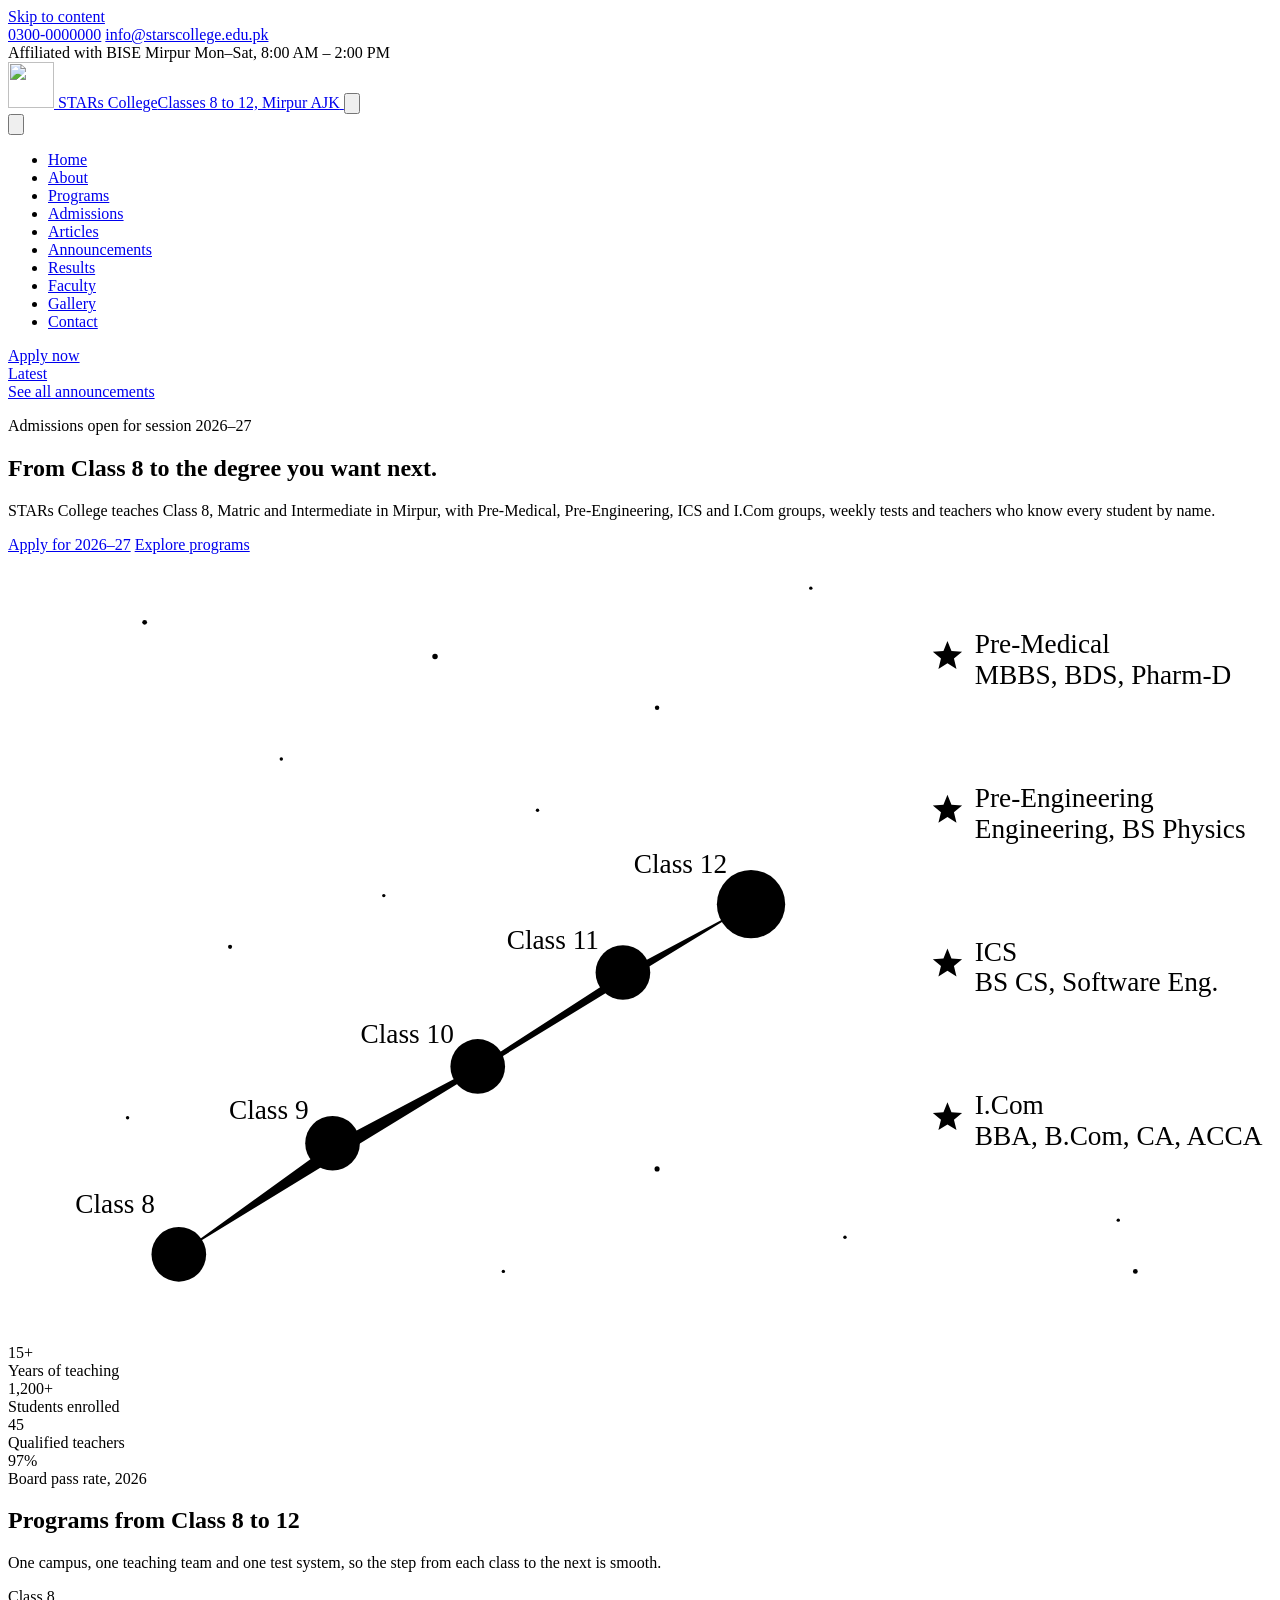
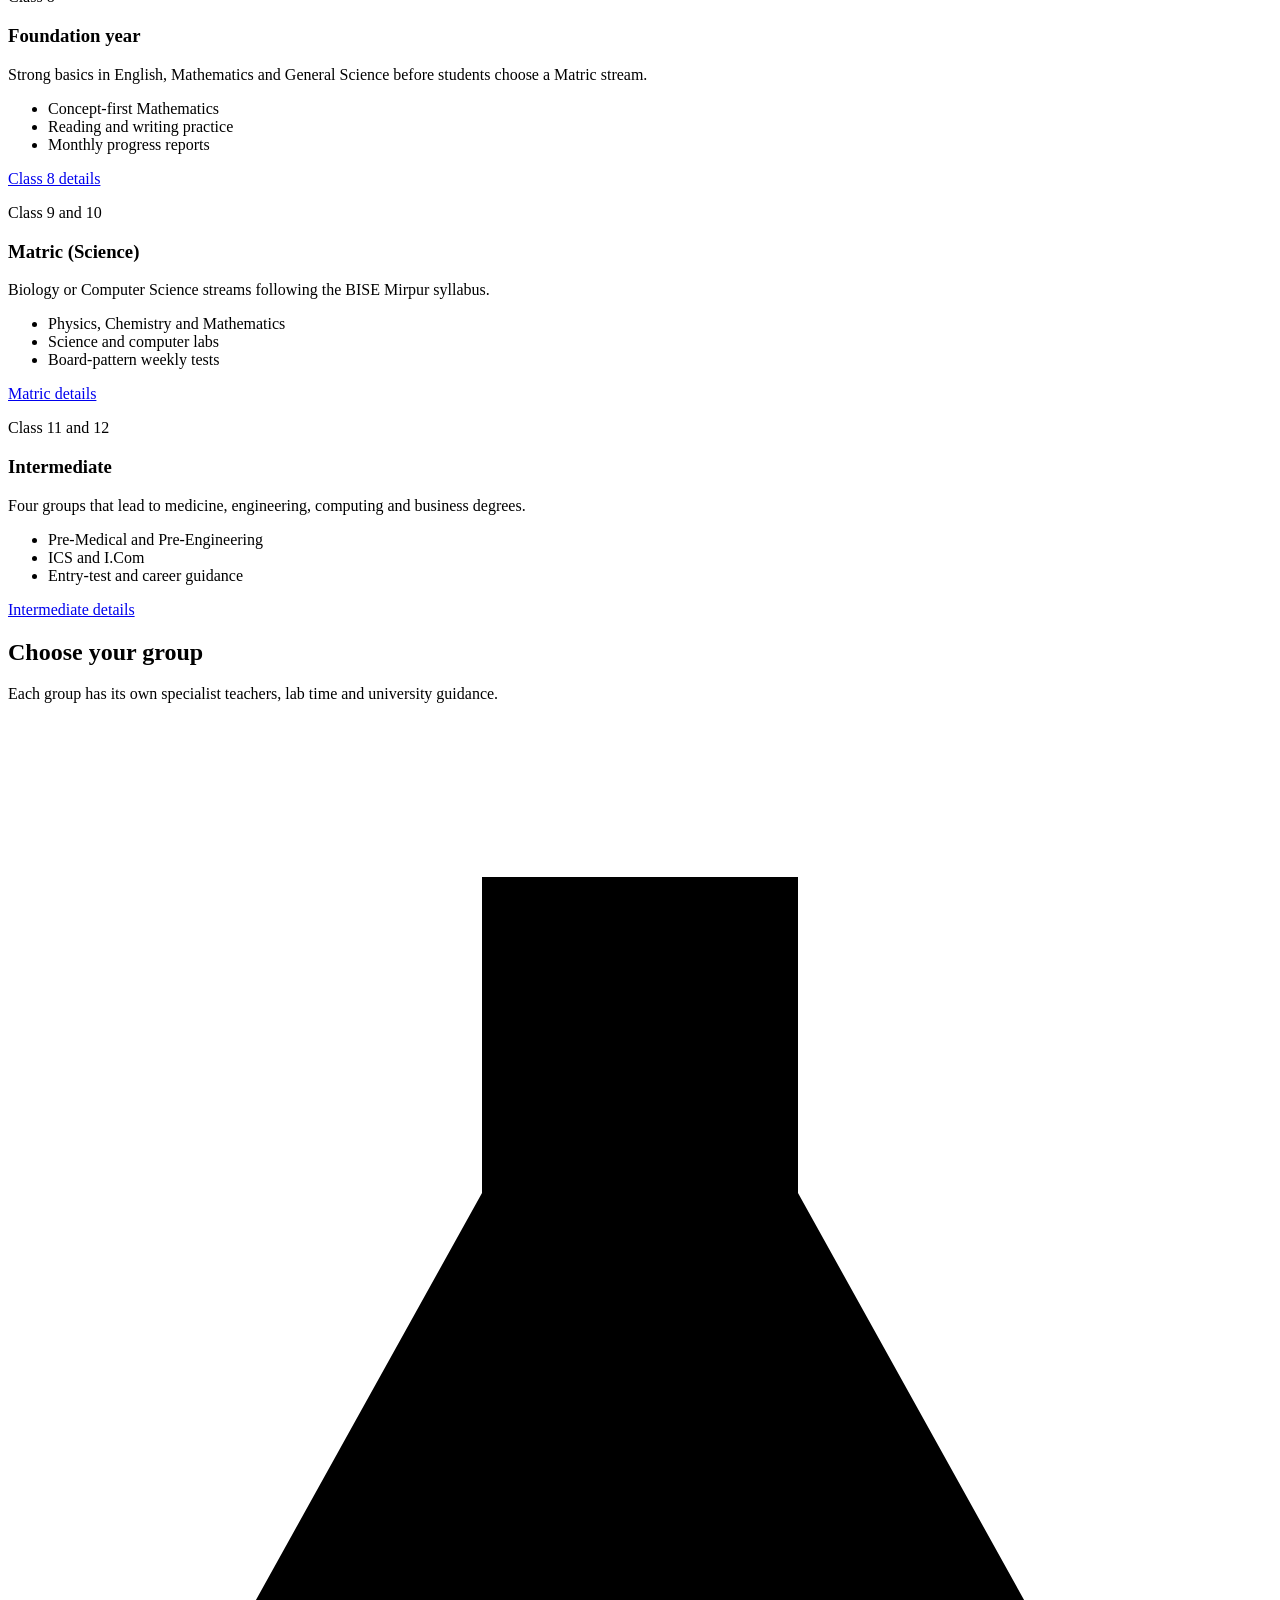
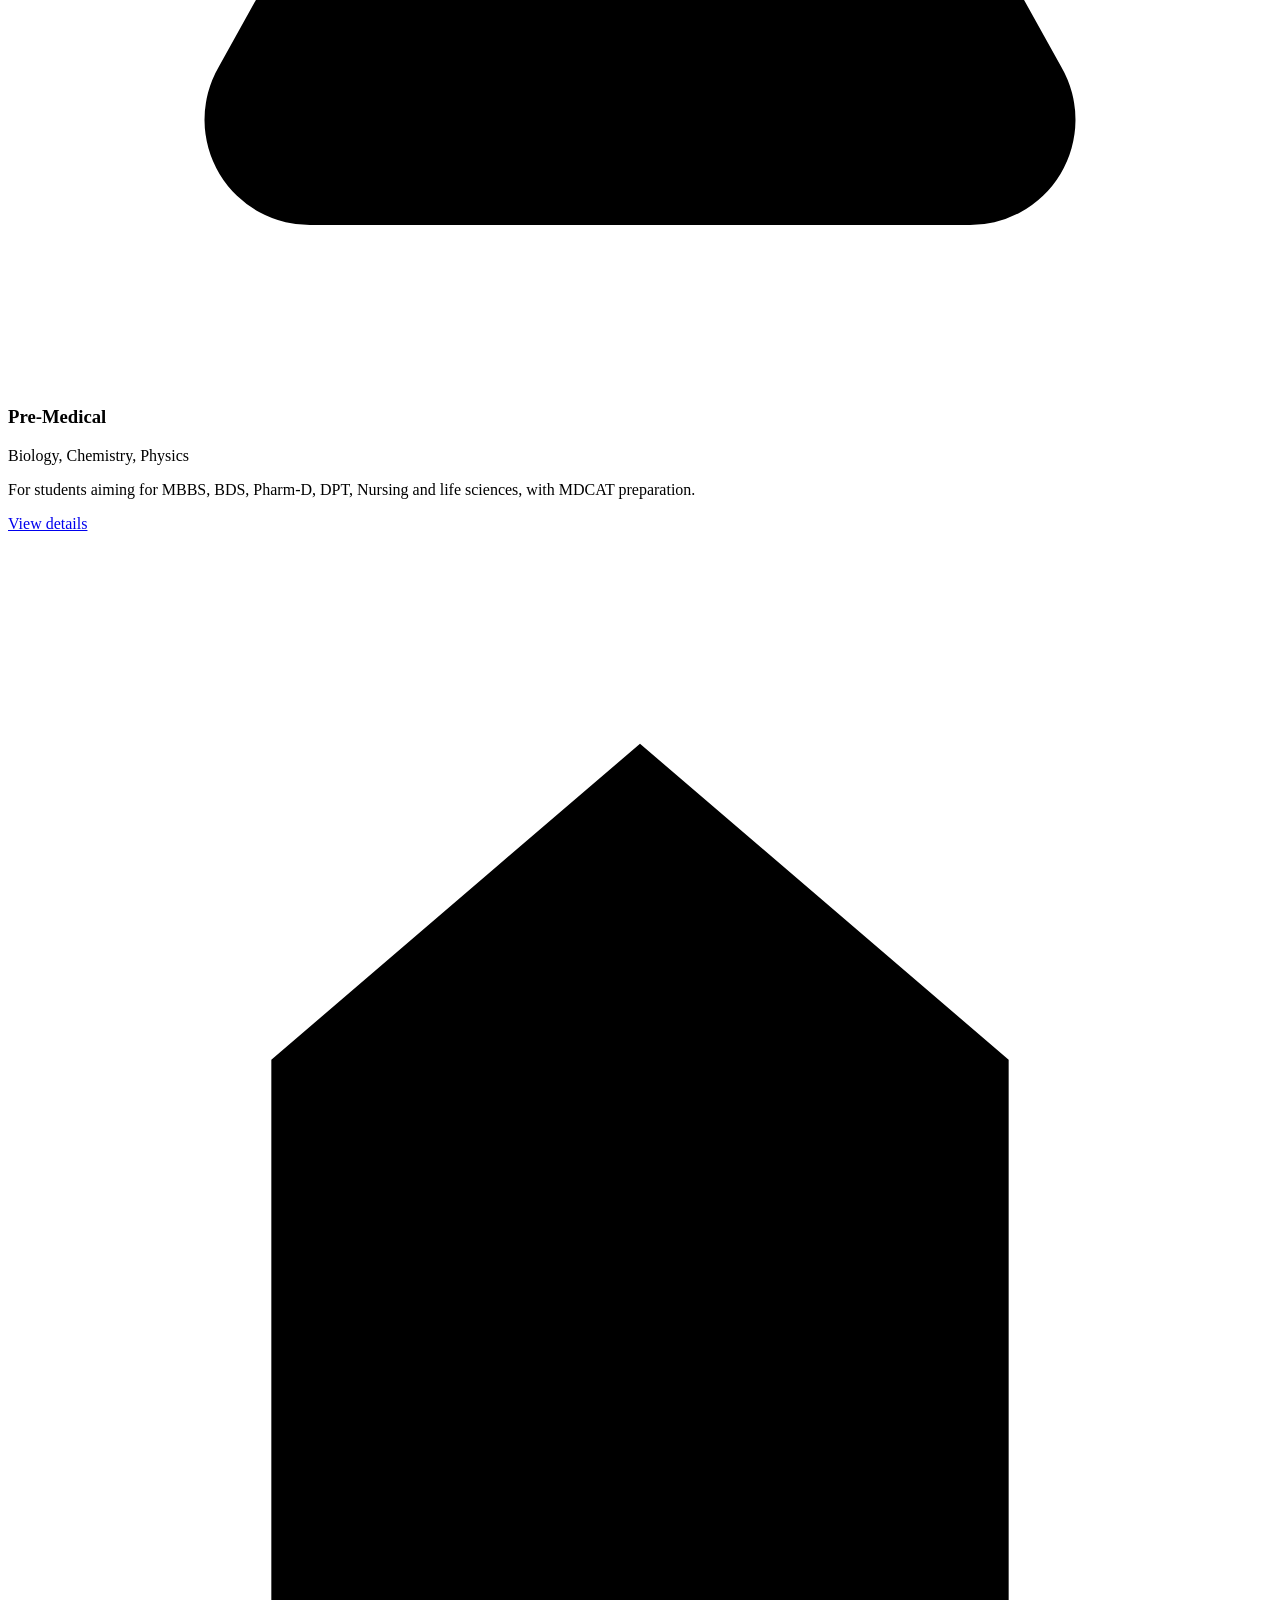
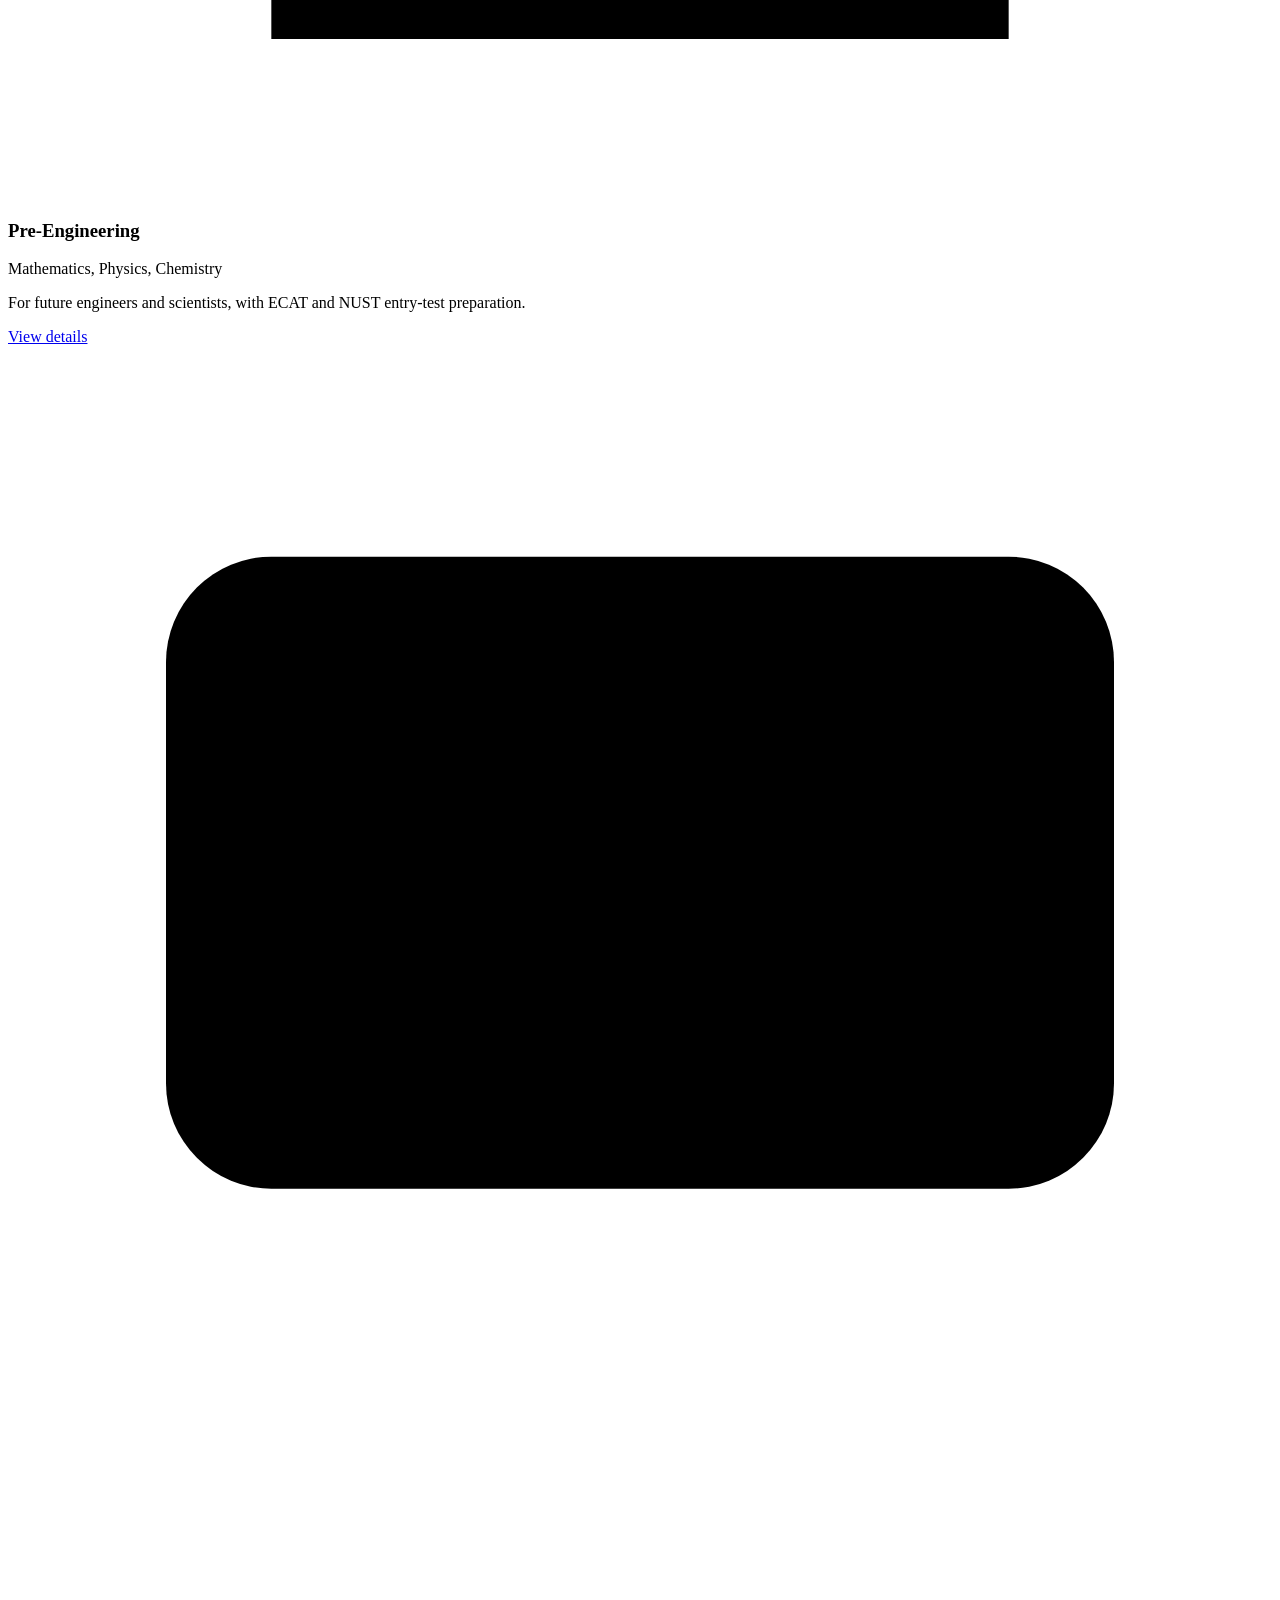
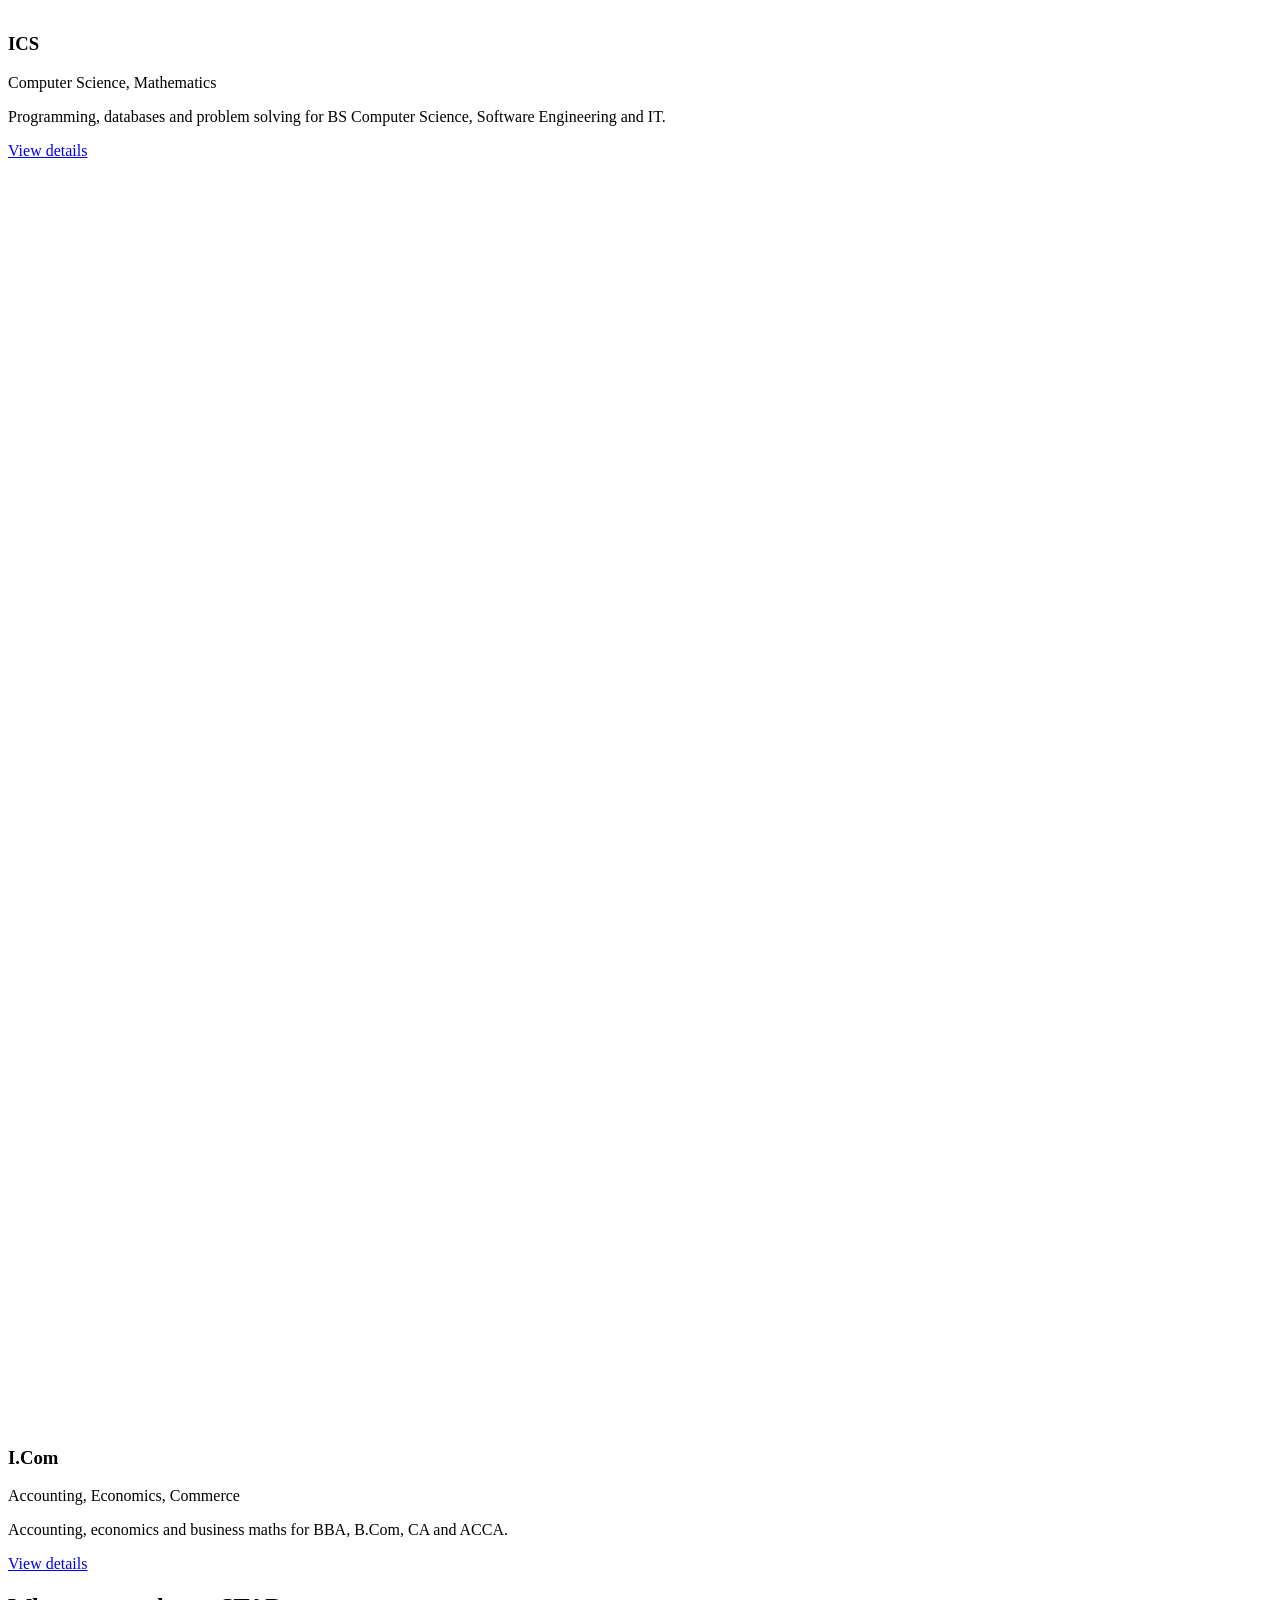
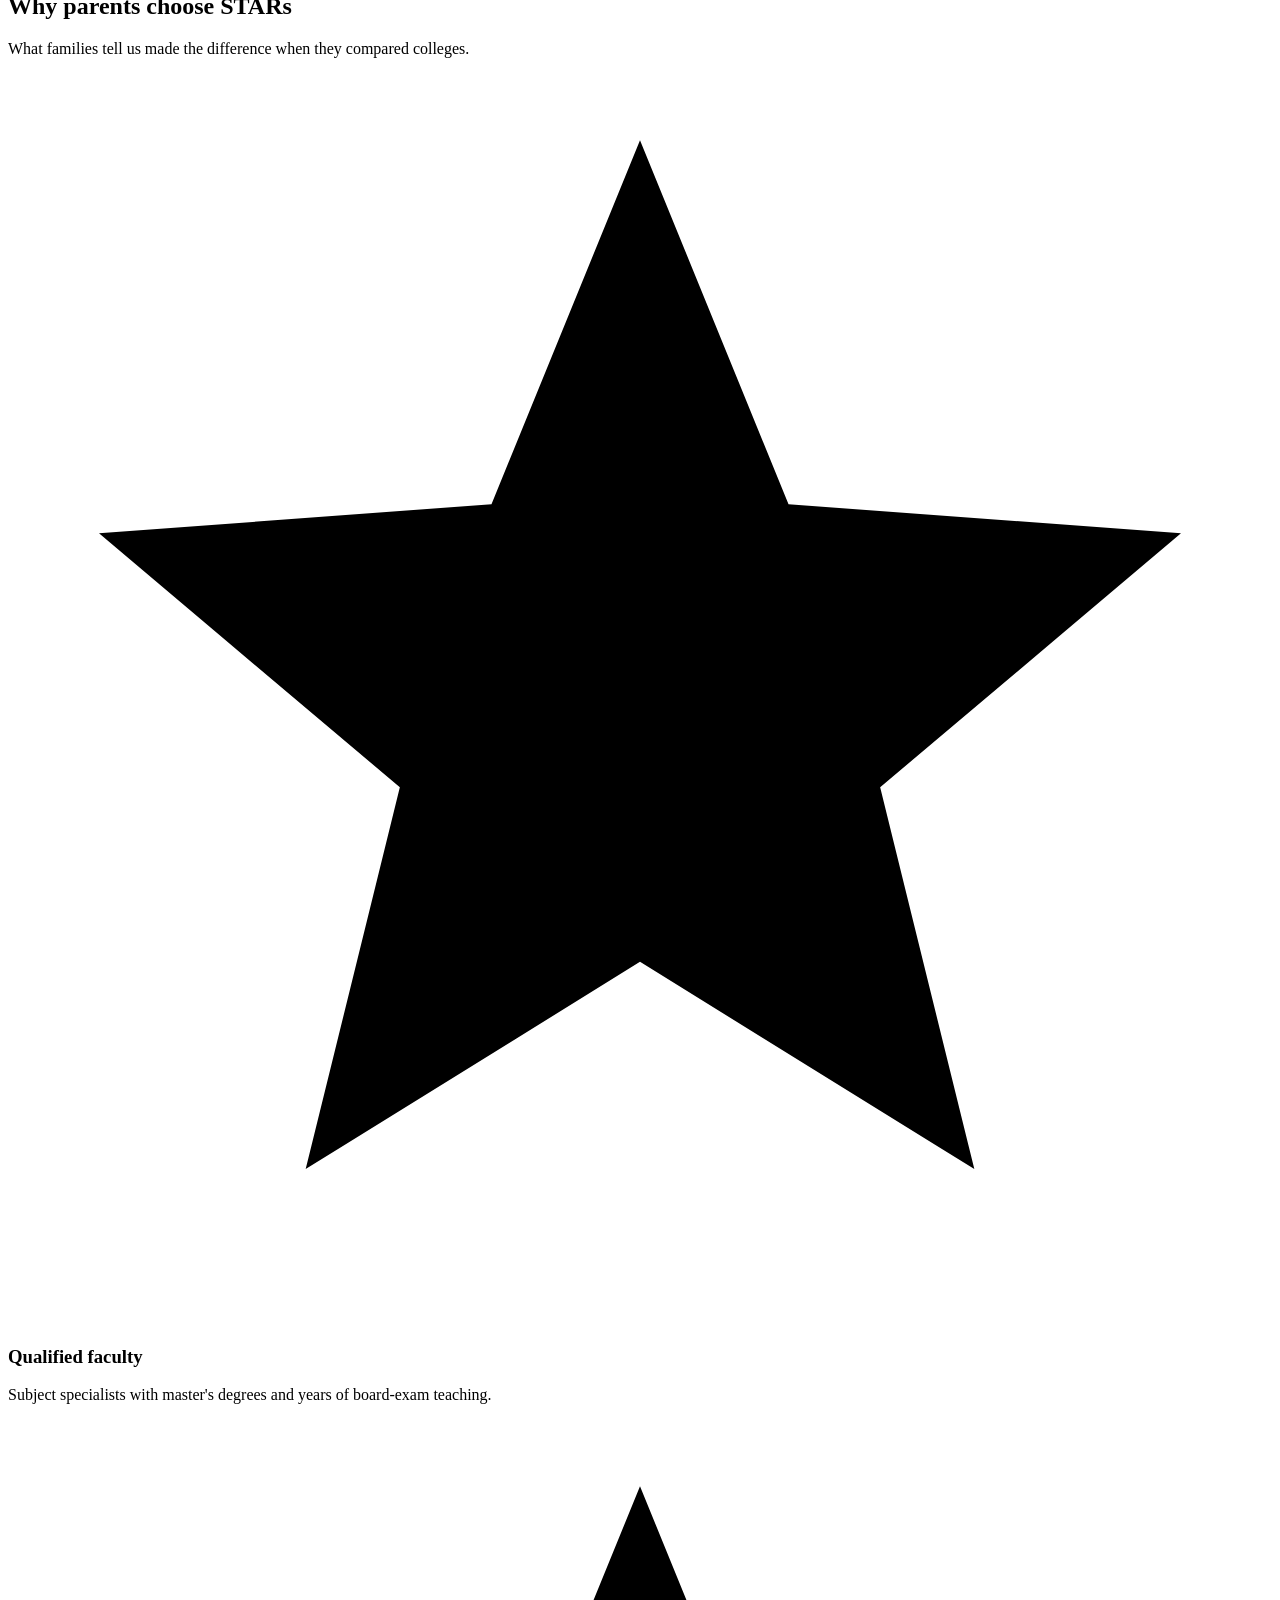
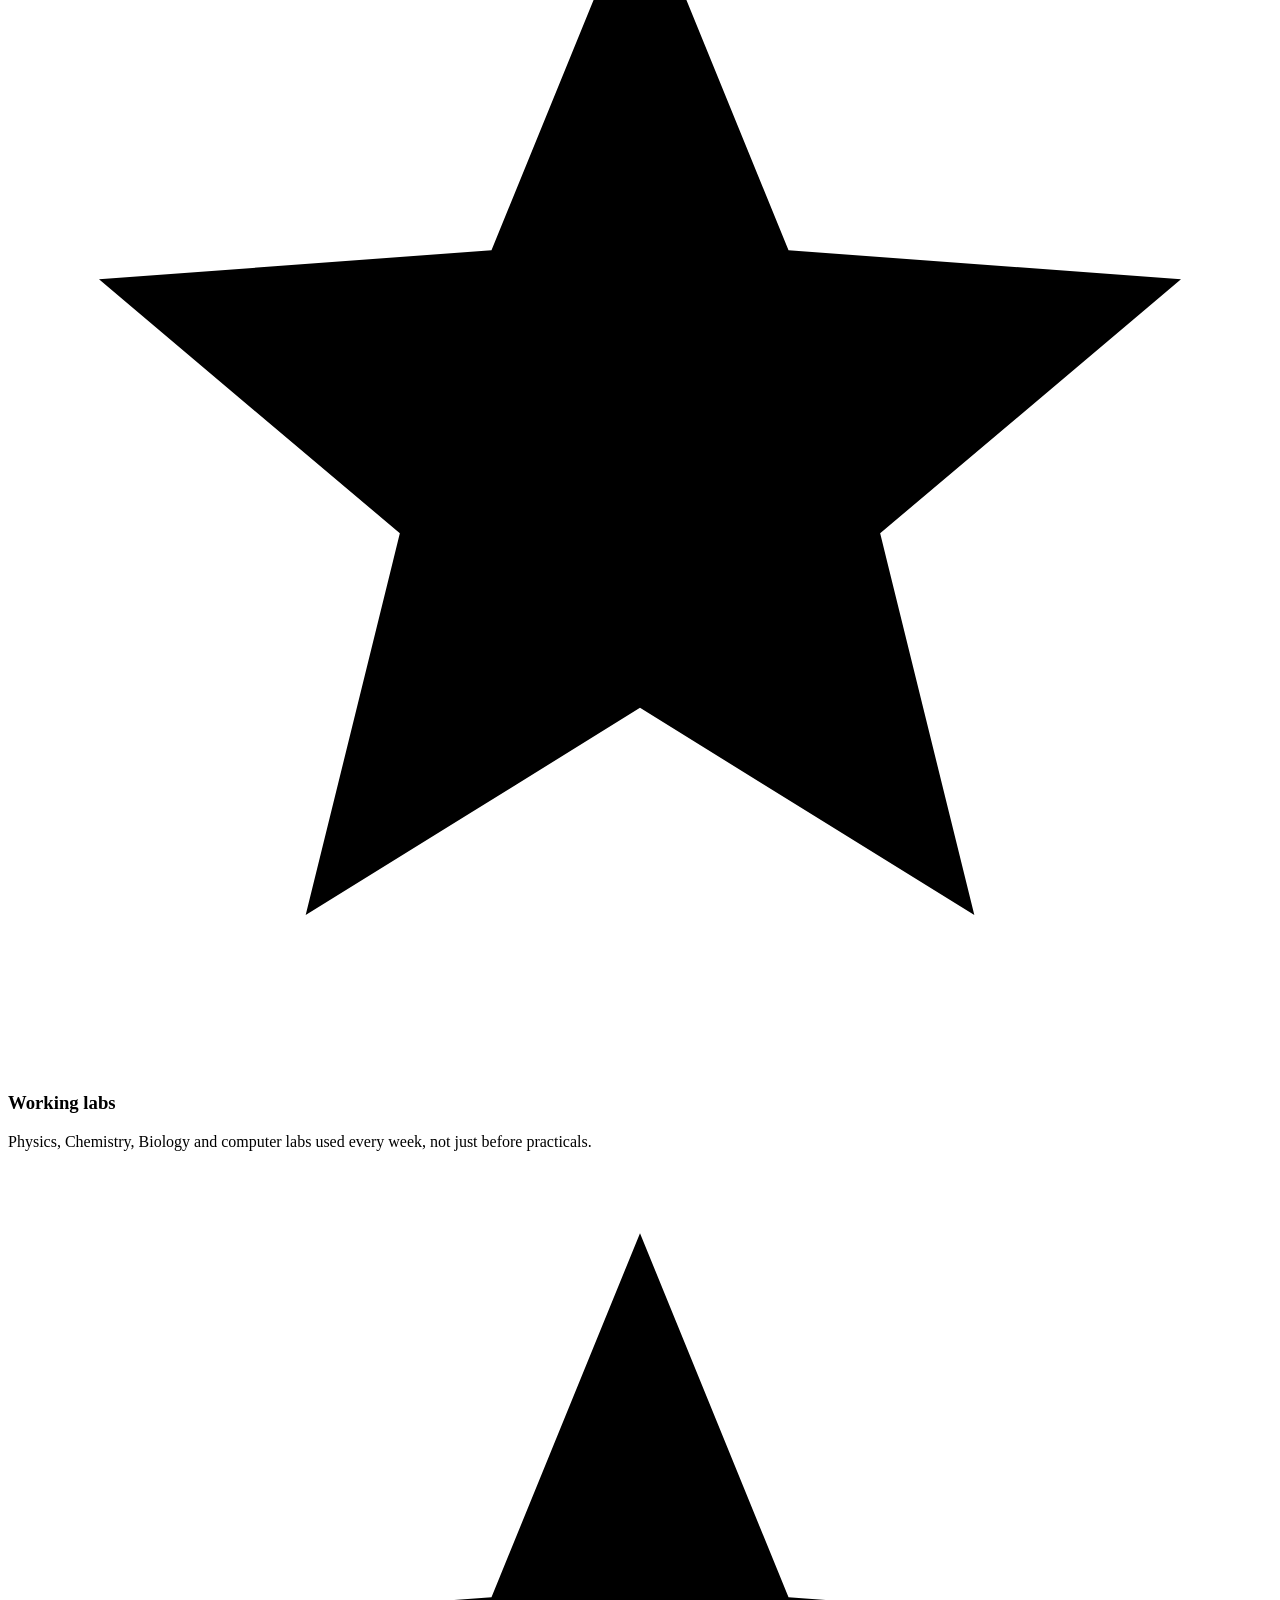
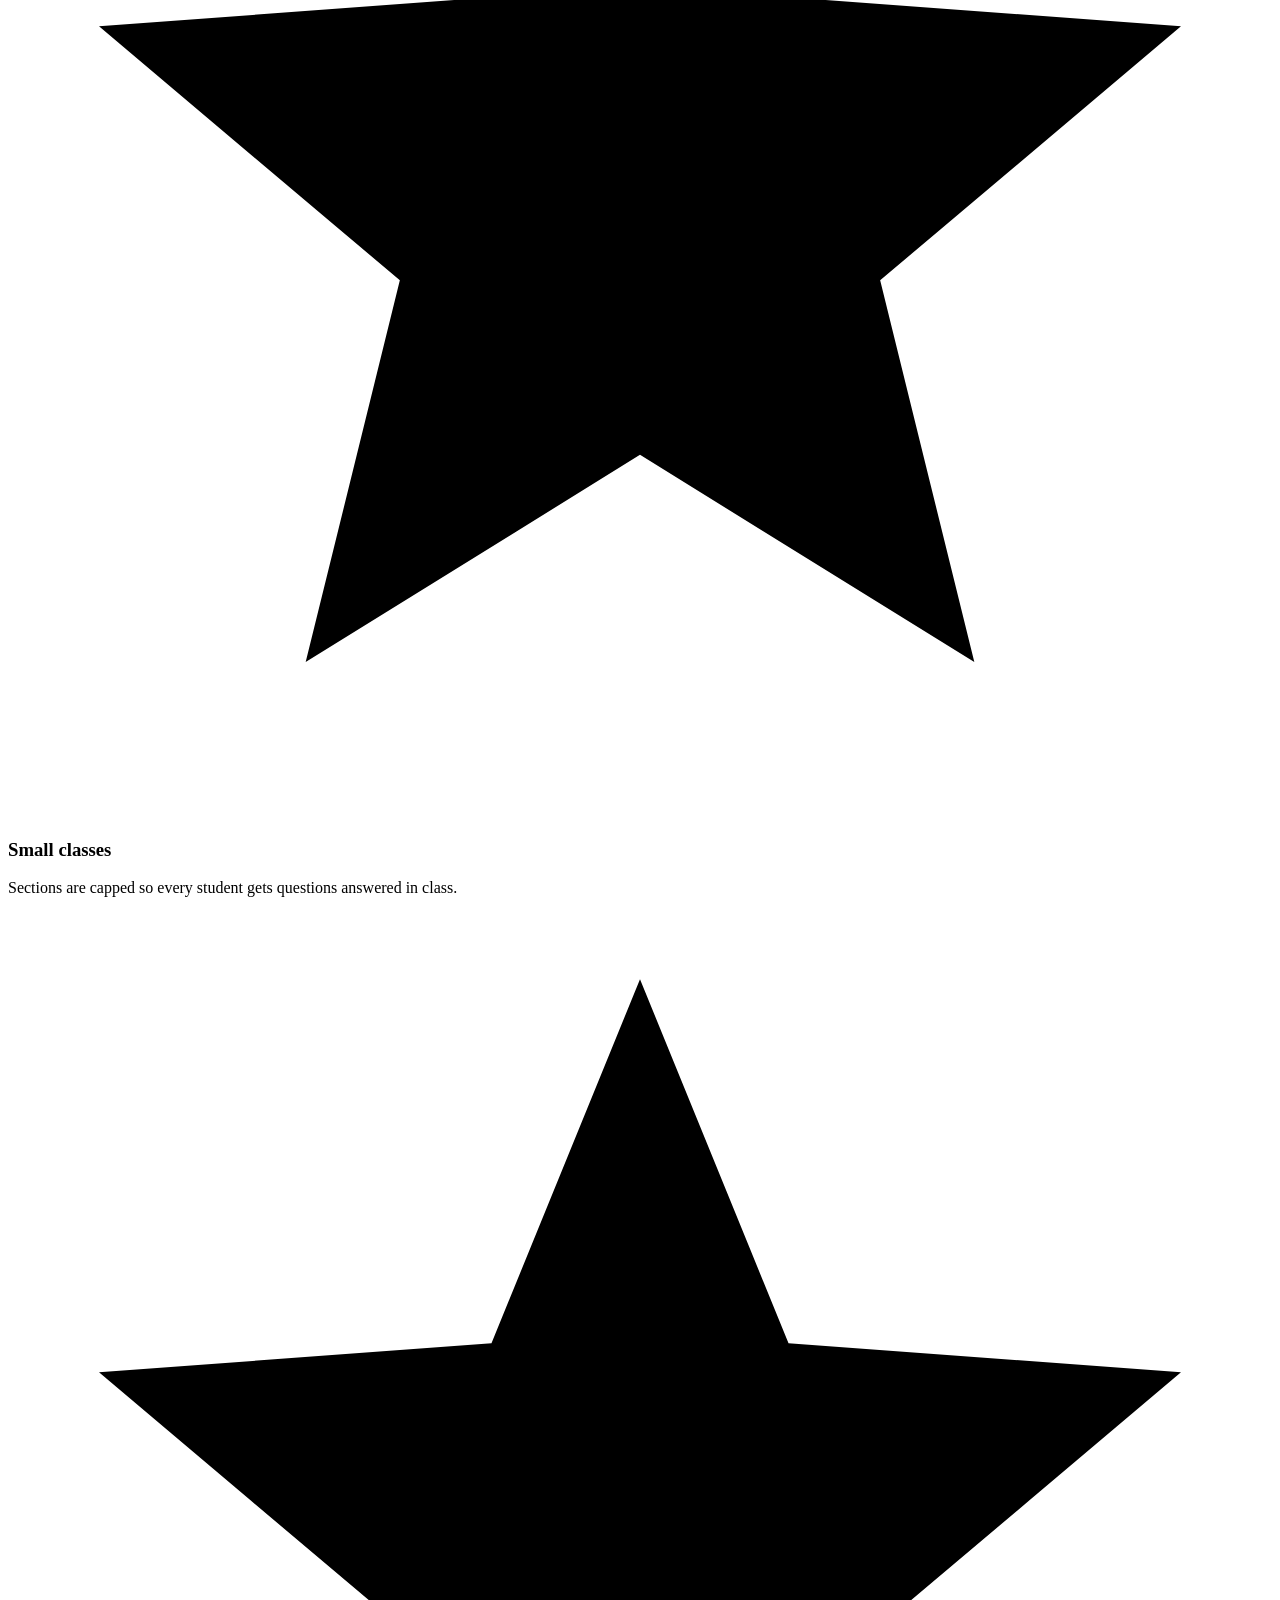
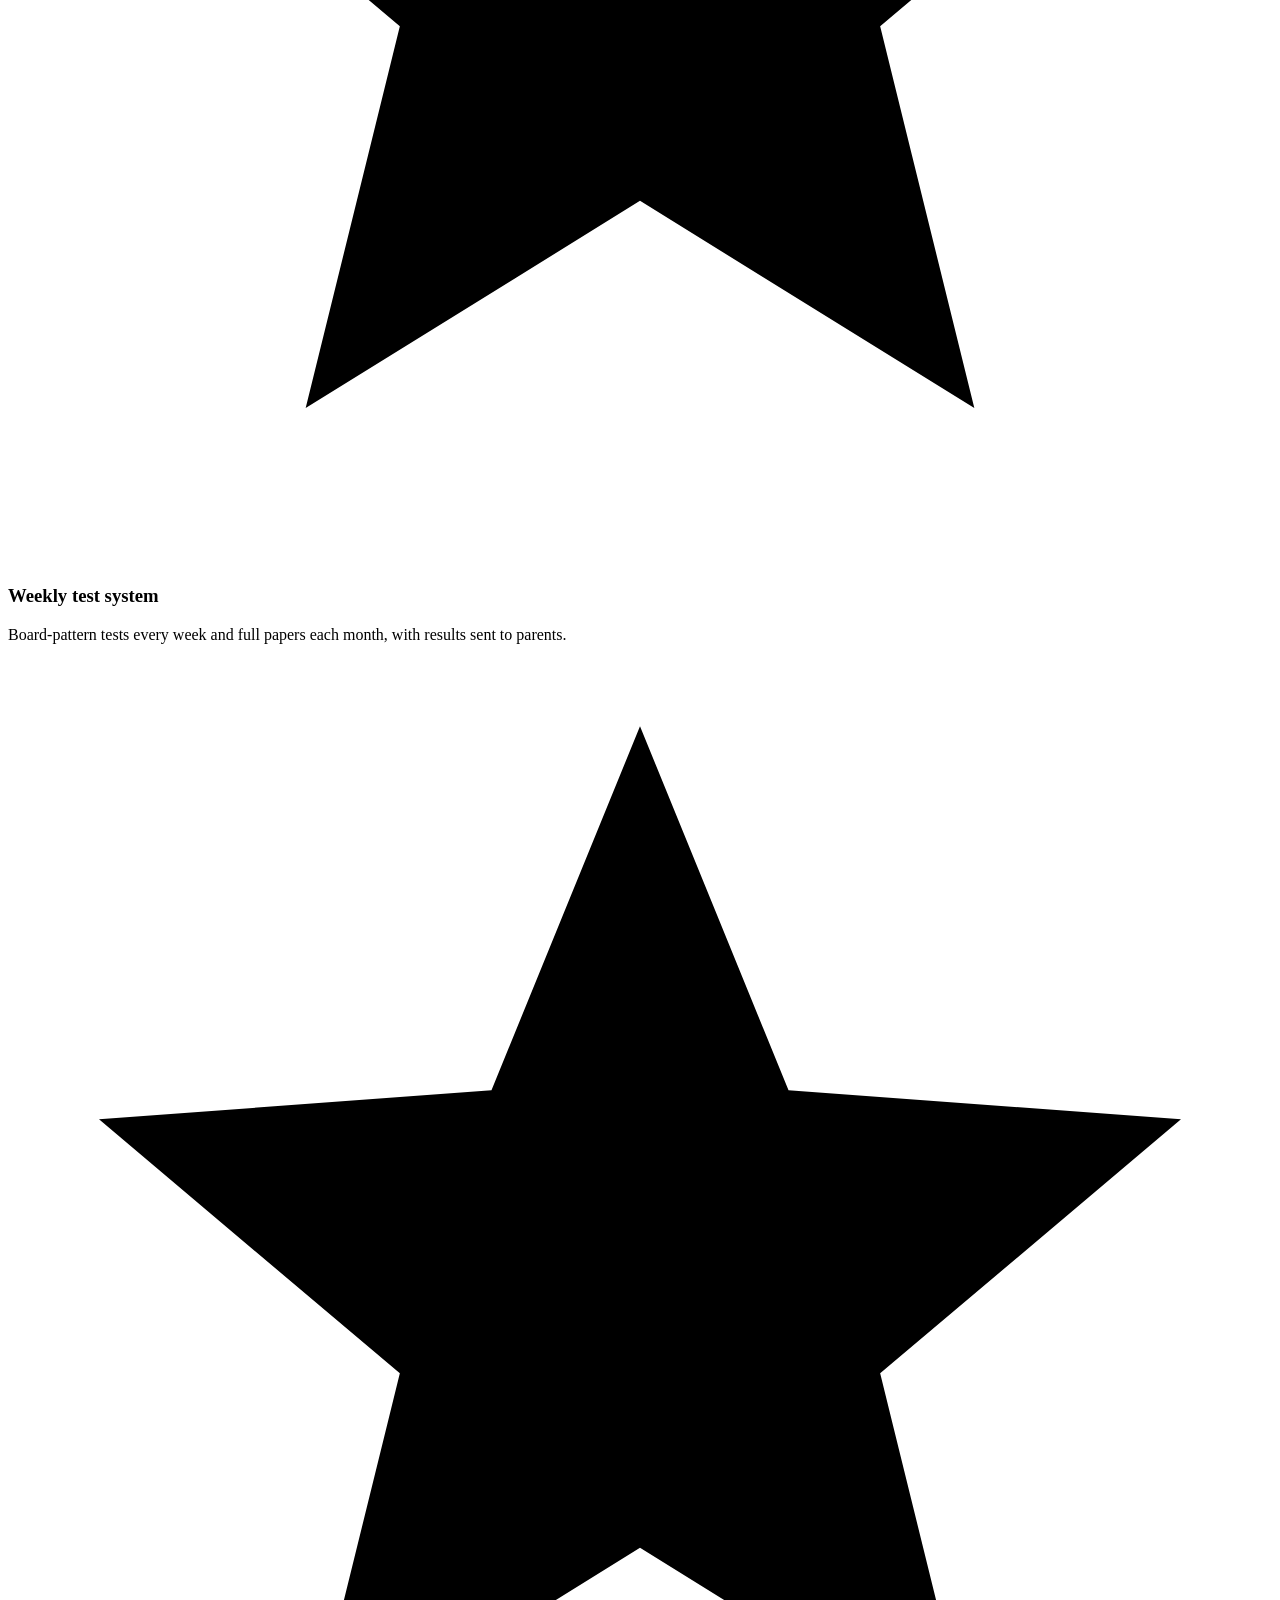
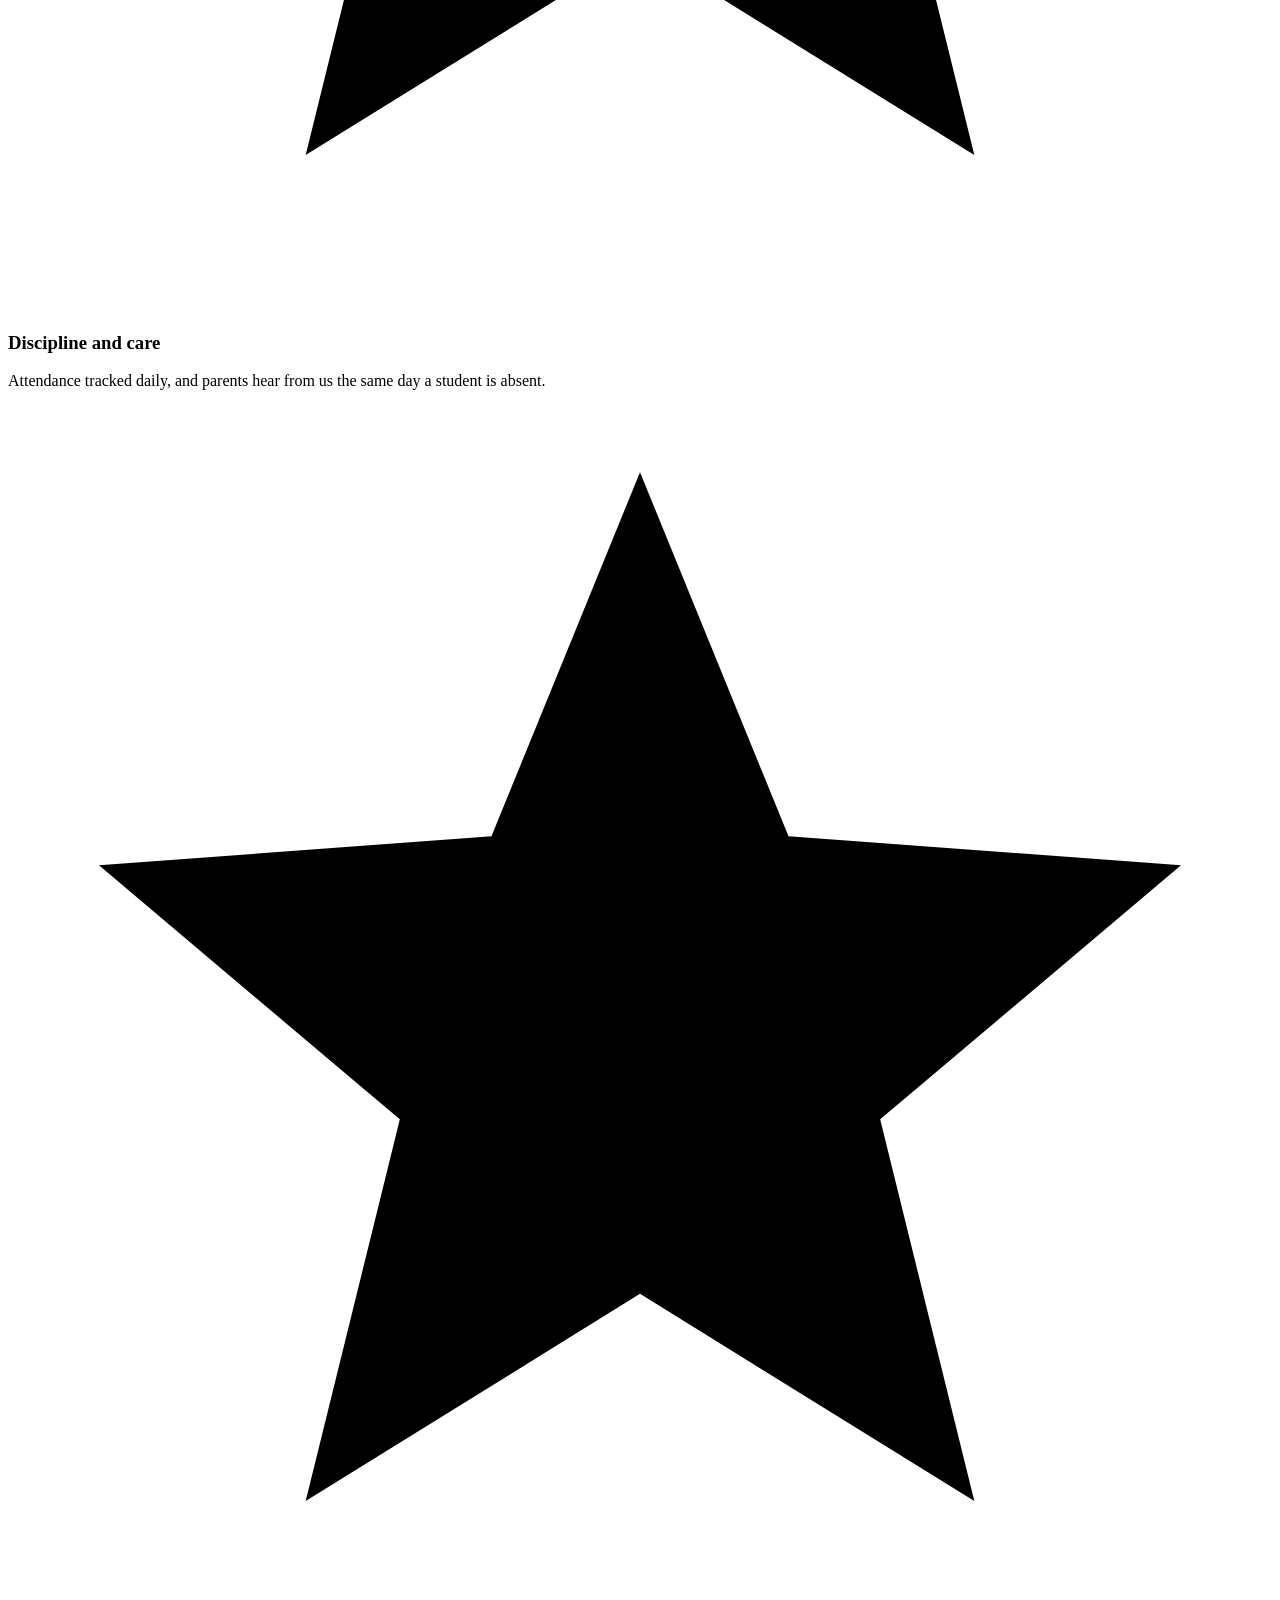
==== index.html @ 65bdb841 "Add files via upload" ====
<!DOCTYPE html>
<html lang="en">
<head>
<meta charset="utf-8">
<meta name="viewport" content="width=device-width, initial-scale=1">
<title>STARs College Mirpur | Classes 8 to 12 — Pre-Medical, Pre-Engineering, ICS, I.Com</title>
<meta name="description" content="STARs College, Mirpur AJK: Class 8, Matric and Intermediate with Pre-Medical, Pre-Engineering, ICS and I.Com groups. Admissions open for 2026–27.">
<link rel="canonical" href="https://www.yourdomain.com/">
<meta name="theme-color" content="#0B2545">
<meta property="og:type" content="website">
<meta property="og:site_name" content="STARs College">
<meta property="og:title" content="STARs College Mirpur | Classes 8 to 12 — Pre-Medical, Pre-Engineering, ICS, I.Com">
<meta property="og:description" content="STARs College, Mirpur AJK: Class 8, Matric and Intermediate with Pre-Medical, Pre-Engineering, ICS and I.Com groups. Admissions open for 2026–27.">
<meta property="og:url" content="https://www.yourdomain.com/">
<meta property="og:image" content="https://www.yourdomain.com/assets/img/og-image.png">
<meta name="twitter:card" content="summary_large_image">
<link rel="icon" href="assets/img/favicon.svg" type="image/svg+xml">
<link rel="apple-touch-icon" href="assets/img/apple-touch-icon.png">
<link rel="preconnect" href="https://fonts.googleapis.com">
<link rel="preconnect" href="https://fonts.gstatic.com" crossorigin>
<link href="https://fonts.googleapis.com/css2?family=Fraunces:opsz,wght@9..144,500;9..144,600;9..144,700&family=Source+Sans+3:wght@400;600;700&display=swap" rel="stylesheet">
<link rel="stylesheet" href="assets/css/style.css">
<script type="application/ld+json">{"@context":"https://schema.org","@type":"EducationalOrganization","name":"STARs College","url":"https://www.yourdomain.com","logo":"https://www.yourdomain.com/assets/img/logo.svg","address":{"@type":"PostalAddress","addressLocality":"Mirpur","addressRegion":"Azad Kashmir","addressCountry":"PK"},"telephone":"+923000000000"}</script>
</head>
<body>
<a class="skip-link" href="#main">Skip to content</a>

<div class="topbar">
  <div class="container">
    <div class="topbar__group">
      <a class="topbar__item" data-site="phone" href="tel:03000000000">0300-0000000</a>
      <a class="topbar__item" data-site="email" href="mailto:info@starscollege.edu.pk">info@starscollege.edu.pk</a>
    </div>
    <div class="topbar__group topbar__group--right">
      <span class="topbar__item">Affiliated with <span data-site="board">BISE Mirpur</span></span>
      <span class="topbar__item" data-site="timings">Mon–Sat, 8:00 AM – 2:00 PM</span>
    </div>
  </div>
</div>
<header class="site-header">
  <div class="container">
    <a class="brand" href="index.html" aria-label="STARs College home">
      <img src="assets/img/logo.svg" alt="" width="46" height="46">
      <span><span class="brand__name">STARs College</span><span class="brand__sub">Classes 8 to 12, Mirpur AJK</span></span>
    </a>
    <button class="nav-toggle" aria-controls="site-nav" aria-expanded="false" aria-label="Open menu"><svg viewBox="0 0 24 24" aria-hidden="true" fill="currentColor"><path d="M3 6h18v2H3zm0 5h18v2H3zm0 5h18v2H3z"/></svg></button>
    <div class="nav-backdrop"></div>
    <nav class="nav" id="site-nav" aria-label="Main">
      <button class="nav-toggle nav-close" aria-label="Close menu"><svg viewBox="0 0 24 24" aria-hidden="true" fill="currentColor"><path d="M18.3 5.7 12 12l6.3 6.3-1.4 1.4L10.6 13.4 4.3 19.7l-1.4-1.4L9.2 12 2.9 5.7l1.4-1.4 6.3 6.3 6.3-6.3z"/></svg></button>
      <ul class="nav__list">
        <li class="nav__home"><a href="index.html" aria-current="page">Home</a></li>
        <li><a href="about.html">About</a></li>
        <li><a href="programs.html">Programs</a></li>
        <li><a href="admissions.html">Admissions</a></li>
        <li><a href="articles.html">Articles</a></li>
        <li><a href="announcements.html">Announcements</a></li>
        <li><a href="results.html">Results</a></li>
        <li><a href="faculty.html">Faculty</a></li>
        <li><a href="gallery.html">Gallery</a></li>
        <li><a href="contact.html">Contact</a></li>
      </ul>
      <a class="btn btn--gold btn--sm nav__cta" href="admissions.html#apply">Apply now</a>
    </nav>
  </div>
</header>
<div class="ticker" role="region" aria-label="Latest announcements">
  <div class="container">
    <a class="ticker__label" href="announcements.html">Latest</a>
    <div class="ticker__viewport"><div class="ticker__track"><a href="announcements.html">See all announcements</a></div></div>
  </div>
</div>
<main id="main">
<section class="hero">
  <div class="container">
    <div>
      <p class="hero__badge">Admissions open for session 2026–27</p>
      <h1>From Class 8 to the degree you want next.</h1>
      <p class="hero__lead">STARs College teaches Class 8, Matric and Intermediate in Mirpur, with Pre-Medical, Pre-Engineering, ICS and I.Com groups, weekly tests and teachers who know every student by name.</p>
      <div class="hero__actions">
        <a class="btn btn--gold" href="admissions.html#apply">Apply for 2026–27</a>
        <a class="btn btn--ghost" href="programs.html">Explore programs</a>
      </div>
    </div>

    <svg class="constellation" viewBox="-50 0 740 460" role="img" aria-labelledby="c-title">
      <title id="c-title">The STARs journey: Class 8, 9, 10, 11 and 12, opening into four groups — Pre-Medical, Pre-Engineering, ICS and I.Com.</title>
      <defs>
        <symbol id="st" viewBox="-10 -10 20 20" overflow="visible"><path d="M0-9 2.35-3.24 8.56-2.78 3.8 1.24 5.29 7.28 0 4-5.29 7.28-3.8 1.24-8.56-2.78-2.35-3.24Z"/></symbol>
      </defs>
      <g class="dust">
        <circle cx="30" cy="40" r="1.4"/><circle cx="110" cy="120" r="1"/><circle cx="200" cy="60" r="1.6"/><circle cx="260" cy="150" r="1"/>
        <circle cx="80" cy="230" r="1.2"/><circle cx="170" cy="200" r="1"/><circle cx="330" cy="90" r="1.3"/><circle cx="420" cy="20" r="1"/>
        <circle cx="610" cy="420" r="1.4"/><circle cx="440" cy="400" r="1"/><circle cx="330" cy="360" r="1.5"/><circle cx="240" cy="420" r="1"/>
        <circle cx="600" cy="390" r="1"/><circle cx="20" cy="330" r="1"/>
      </g>
      <path class="path" d="M50 410 140 345 225 300 310 245 385 205"/>
      <path class="path--branch path" d="M385 205 500 60M385 205 500 150M385 205 500 240M385 205 500 330"/>

      <g class="node n1"><circle class="halo" cx="50" cy="410" r="16"/><use href="#st" class="star" x="40" y="400" width="20" height="20"/><text x="36" y="386" text-anchor="end">Class 8</text></g>
      <g class="node n2"><circle class="halo" cx="140" cy="345" r="16"/><use href="#st" class="star" x="130" y="335" width="20" height="20"/><text x="126" y="331" text-anchor="end">Class 9</text></g>
      <g class="node n3"><circle class="halo" cx="225" cy="300" r="16"/><use href="#st" class="star" x="215" y="290" width="20" height="20"/><text x="211" y="286" text-anchor="end">Class 10</text></g>
      <g class="node n4"><circle class="halo" cx="310" cy="245" r="16"/><use href="#st" class="star" x="300" y="235" width="20" height="20"/><text x="296" y="231" text-anchor="end">Class 11</text></g>
      <g class="node n5"><circle class="halo" cx="385" cy="205" r="20"/><use href="#st" class="star" x="373" y="193" width="24" height="24"/><text x="371" y="187" text-anchor="end">Class 12</text></g>

      <a href="programs.html#pre-medical" class="node g"><use href="#st" class="star star--group" x="490" y="50" width="20" height="20"/><text x="516" y="58">Pre-Medical</text><text class="t-sub" x="516" y="76">MBBS, BDS, Pharm-D</text></a>
      <a href="programs.html#pre-engineering" class="node g"><use href="#st" class="star star--group" x="490" y="140" width="20" height="20"/><text x="516" y="148">Pre-Engineering</text><text class="t-sub" x="516" y="166">Engineering, BS Physics</text></a>
      <a href="programs.html#ics" class="node g"><use href="#st" class="star star--group" x="490" y="230" width="20" height="20"/><text x="516" y="238">ICS</text><text class="t-sub" x="516" y="256">BS CS, Software Eng.</text></a>
      <a href="programs.html#icom" class="node g"><use href="#st" class="star star--group" x="490" y="320" width="20" height="20"/><text x="516" y="328">I.Com</text><text class="t-sub" x="516" y="346">BBA, B.Com, CA, ACCA</text></a>
    </svg>
  </div>
</section>

<section class="stats" aria-label="STARs College in numbers">
  <div class="container stats__grid">
    <div class="stat"><div class="stat__num" data-count="15" data-suffix="+">15+</div><div class="stat__label">Years of teaching</div></div>
    <div class="stat"><div class="stat__num" data-count="1200" data-suffix="+">1,200+</div><div class="stat__label">Students enrolled</div></div>
    <div class="stat"><div class="stat__num" data-count="45">45</div><div class="stat__label">Qualified teachers</div></div>
    <div class="stat"><div class="stat__num" data-count="97" data-suffix="%">97%</div><div class="stat__label">Board pass rate, 2026</div></div>
  </div>
</section>

<section class="section">
  <div class="container">
    <div class="section-head">
      <h2>Programs from Class 8 to 12</h2>
      <p>One campus, one teaching team and one test system, so the step from each class to the next is smooth.</p>
    </div>
    <div class="grid grid--3">
      <article class="card card--shadow program">
        <p class="program__classes">Class 8</p>
        <h3>Foundation year</h3>
        <p>Strong basics in English, Mathematics and General Science before students choose a Matric stream.</p>
        <ul><li>Concept-first Mathematics</li><li>Reading and writing practice</li><li>Monthly progress reports</li></ul>
        <a class="link-more" href="programs.html#class-8">Class 8 details</a>
      </article>
      <article class="card card--shadow program">
        <p class="program__classes">Class 9 and 10</p>
        <h3>Matric (Science)</h3>
        <p>Biology or Computer Science streams following the <span data-site="board">BISE Mirpur</span> syllabus.</p>
        <ul><li>Physics, Chemistry and Mathematics</li><li>Science and computer labs</li><li>Board-pattern weekly tests</li></ul>
        <a class="link-more" href="programs.html#matric">Matric details</a>
      </article>
      <article class="card card--shadow program">
        <p class="program__classes">Class 11 and 12</p>
        <h3>Intermediate</h3>
        <p>Four groups that lead to medicine, engineering, computing and business degrees.</p>
        <ul><li>Pre-Medical and Pre-Engineering</li><li>ICS and I.Com</li><li>Entry-test and career guidance</li></ul>
        <a class="link-more" href="programs.html#intermediate">Intermediate details</a>
      </article>
    </div>
  </div>
</section>

<section class="section section--paper">
  <div class="container">
    <div class="section-head">
      <h2>Choose your group</h2>
      <p>Each group has its own specialist teachers, lab time and university guidance.</p>
    </div>
    <div class="grid grid--4">
      <article class="group-card">
        <div class="group-card__top">
          <div class="group-card__icon"><svg viewBox="0 0 24 24"><path d="M9 3v6l-5 9a2 2 0 0 0 1.8 3h12.4a2 2 0 0 0 1.8-3l-5-9V3M8 3h8M7 14h10"/></svg></div>
          <h3>Pre-Medical</h3><span>Biology, Chemistry, Physics</span>
        </div>
        <div class="group-card__body">
          <p>For students aiming for MBBS, BDS, Pharm-D, DPT, Nursing and life sciences, with MDCAT preparation.</p>
          <a class="link-more" href="programs.html#pre-medical">View details</a>
        </div>
      </article>
      <article class="group-card">
        <div class="group-card__top">
          <div class="group-card__icon"><svg viewBox="0 0 24 24"><path d="M3 21h18M5 21V10l7-6 7 6v11M9 21v-6h6v6"/></svg></div>
          <h3>Pre-Engineering</h3><span>Mathematics, Physics, Chemistry</span>
        </div>
        <div class="group-card__body">
          <p>For future engineers and scientists, with ECAT and NUST entry-test preparation.</p>
          <a class="link-more" href="programs.html#pre-engineering">View details</a>
        </div>
      </article>
      <article class="group-card">
        <div class="group-card__top">
          <div class="group-card__icon"><svg viewBox="0 0 24 24"><rect x="3" y="4" width="18" height="12" rx="2"/><path d="M8 20h8M12 16v4M9 9l-2 1.5L9 12M15 9l2 1.5-2 1.5"/></svg></div>
          <h3>ICS</h3><span>Computer Science, Mathematics</span>
        </div>
        <div class="group-card__body">
          <p>Programming, databases and problem solving for BS Computer Science, Software Engineering and IT.</p>
          <a class="link-more" href="programs.html#ics">View details</a>
        </div>
      </article>
      <article class="group-card">
        <div class="group-card__top">
          <div class="group-card__icon"><svg viewBox="0 0 24 24"><path d="M4 20V10M10 20V4M16 20v-7M22 20H2"/></svg></div>
          <h3>I.Com</h3><span>Accounting, Economics, Commerce</span>
        </div>
        <div class="group-card__body">
          <p>Accounting, economics and business maths for BBA, B.Com, CA and ACCA.</p>
          <a class="link-more" href="programs.html#icom">View details</a>
        </div>
      </article>
    </div>
  </div>
</section>

<section class="section">
  <div class="container">
    <div class="section-head">
      <h2>Why parents choose STARs</h2>
      <p>What families tell us made the difference when they compared colleges.</p>
    </div>
    <div class="why">
      <div class="why__item"><h3><svg viewBox="-10 -10 20 20"><path d="M0-9 2.35-3.24 8.56-2.78 3.8 1.24 5.29 7.28 0 4-5.29 7.28-3.8 1.24-8.56-2.78-2.35-3.24Z"/></svg>Qualified faculty</h3><p>Subject specialists with master's degrees and years of board-exam teaching.</p></div>
      <div class="why__item"><h3><svg viewBox="-10 -10 20 20"><path d="M0-9 2.35-3.24 8.56-2.78 3.8 1.24 5.29 7.28 0 4-5.29 7.28-3.8 1.24-8.56-2.78-2.35-3.24Z"/></svg>Working labs</h3><p>Physics, Chemistry, Biology and computer labs used every week, not just before practicals.</p></div>
      <div class="why__item"><h3><svg viewBox="-10 -10 20 20"><path d="M0-9 2.35-3.24 8.56-2.78 3.8 1.24 5.29 7.28 0 4-5.29 7.28-3.8 1.24-8.56-2.78-2.35-3.24Z"/></svg>Small classes</h3><p>Sections are capped so every student gets questions answered in class.</p></div>
      <div class="why__item"><h3><svg viewBox="-10 -10 20 20"><path d="M0-9 2.35-3.24 8.56-2.78 3.8 1.24 5.29 7.28 0 4-5.29 7.28-3.8 1.24-8.56-2.78-2.35-3.24Z"/></svg>Weekly test system</h3><p>Board-pattern tests every week and full papers each month, with results sent to parents.</p></div>
      <div class="why__item"><h3><svg viewBox="-10 -10 20 20"><path d="M0-9 2.35-3.24 8.56-2.78 3.8 1.24 5.29 7.28 0 4-5.29 7.28-3.8 1.24-8.56-2.78-2.35-3.24Z"/></svg>Discipline and care</h3><p>Attendance tracked daily, and parents hear from us the same day a student is absent.</p></div>
      <div class="why__item"><h3><svg viewBox="-10 -10 20 20"><path d="M0-9 2.35-3.24 8.56-2.78 3.8 1.24 5.29 7.28 0 4-5.29 7.28-3.8 1.24-8.56-2.78-2.35-3.24Z"/></svg>Proven results</h3><p>Board position holders every year and a pass rate above 95%.</p></div>
    </div>
  </div>
</section>

<section class="section section--navy">
  <div class="container">
    <div class="section-head section-head--row">
      <div><h2>Our position holders</h2><p>Top scorers in the 2026 board examinations.</p></div>
      <a class="btn btn--ghost btn--sm" href="results.html">All results</a>
    </div>
    <div class="grid grid--4">
      <div class="topper"><span class="topper__pos">1st in college</span><div class="avatar">AF</div><h3>Ayesha Fatima</h3><p class="topper__meta">FSc Pre-Medical, 2026</p><p class="topper__marks">1,086 / 1,100</p></div>
      <div class="topper"><span class="topper__pos">2nd in college</span><div class="avatar">HA</div><h3>Hamza Ali</h3><p class="topper__meta">FSc Pre-Engineering, 2026</p><p class="topper__marks">1,079 / 1,100</p></div>
      <div class="topper"><span class="topper__pos">1st in Matric</span><div class="avatar">ZK</div><h3>Zainab Khan</h3><p class="topper__meta">Matric Science, 2026</p><p class="topper__marks">1,168 / 1,200</p></div>
      <div class="topper"><span class="topper__pos">1st in ICS</span><div class="avatar">MR</div><h3>Muhammad Rayyan</h3><p class="topper__meta">ICS, 2026</p><p class="topper__marks">1,052 / 1,100</p></div>
    </div>
  </div>
</section>

<section class="section">
  <div class="container">
    <div class="section-head section-head--row">
      <div><h2>Latest articles</h2><p>Exam advice, career guidance and news from the college.</p></div>
      <a class="link-more" href="articles.html">All articles</a>
    </div>
    <div class="grid grid--3" id="home-articles">
      <div class="skeleton"></div><div class="skeleton"></div><div class="skeleton"></div>
    </div>
  </div>
</section>

<section class="section section--paper">
  <div class="container two-col">
    <div>
      <h2>Announcements</h2>
      <p style="color:var(--muted);font-size:1.1rem">Admission dates, test schedules, results and closures, posted by the college office as they happen.</p>
      <a class="btn btn--outline" href="announcements.html">View all announcements</a>
    </div>
    <ul class="notice-list" id="home-notices"><li class="skeleton"></li></ul>
  </div>
</section>

<section class="section">
  <div class="container">
    <div class="section-head"><h2>What families say</h2></div>
    <div class="quote-slider" id="quotes" aria-roledescription="carousel" aria-label="Testimonials">
      <figure class="quote is-active">
        <blockquote>My son joined in Class 9 unsure about science. The weekly tests and patient teachers changed that, and he is now in Pre-Engineering with an A+ in Matric.</blockquote>
        <figcaption><cite>Mrs. Nasreen Akhtar <span>— parent, Class 11</span></cite></figcaption>
      </figure>
      <figure class="quote">
        <blockquote>The teachers explain every topic until we actually understand it. The MDCAT sessions in Class 12 gave me confidence I did not have before.</blockquote>
        <figcaption><cite>Iqra Bibi <span>— Pre-Medical, Class 12</span></cite></figcaption>
      </figure>
      <figure class="quote">
        <blockquote>We get a message the same day if our daughter is absent, and the monthly report shows exactly where she needs help. That is why we trust STARs.</blockquote>
        <figcaption><cite>Mr. Tariq Mehmood <span>— parent, Class 10</span></cite></figcaption>
      </figure>
      <div class="quote-controls">
        <button type="button" data-dir="-1" aria-label="Previous testimonial">‹</button>
        <button type="button" data-dir="1" aria-label="Next testimonial">›</button>
      </div>
    </div>
  </div>
</section>

<section class="cta-strip">
  <div class="container">
    <div>
      <h2>Admissions are open — secure your seat today</h2>
      <p>Class 8, 9 and 11 in all groups. Seats are limited in each section.</p>
    </div>
    <a class="btn btn--navy" href="admissions.html#apply">Start your application</a>
  </div>
</section>

</main>

<footer class="site-footer">
  <div class="container">
    <div class="footer-grid">
      <div>
        <a class="brand" href="index.html">
          <img src="assets/img/logo-light.svg" alt="" width="46" height="46">
          <span><span class="brand__name">STARs College</span><span class="brand__sub" data-site="tagline">Shaping Stars of Tomorrow</span></span>
        </a>
        <p>Classes 8 to 12 in Mirpur, Azad Kashmir, with Pre-Medical, Pre-Engineering, ICS and I.Com groups, affiliated with <span data-site="board">BISE Mirpur</span>.</p>
        <div class="socials">
          <a data-social="facebook" href="#" aria-label="Facebook"><svg viewBox="0 0 24 24" aria-hidden="true"><path d="M14 8V6.2c0-.8.2-1.2 1.4-1.2H17V2h-2.6C11.3 2 10 3.5 10 6v2H8v3h2v11h4V11h2.7l.3-3z"/></svg></a>
          <a data-social="instagram" href="#" aria-label="Instagram"><svg viewBox="0 0 24 24" aria-hidden="true"><path d="M12 7a5 5 0 1 0 5 5 5 5 0 0 0-5-5zm0 8.2A3.2 3.2 0 1 1 15.2 12 3.2 3.2 0 0 1 12 15.2zM17.3 5.5a1.2 1.2 0 1 0 1.2 1.2 1.2 1.2 0 0 0-1.2-1.2zM21.9 7.9a6.5 6.5 0 0 0-1.8-4.6 6.5 6.5 0 0 0-4.6-1.8C13.7 1.4 10.3 1.4 8.5 1.5a6.5 6.5 0 0 0-4.6 1.8A6.5 6.5 0 0 0 2.1 7.9c-.1 1.8-.1 6.4 0 8.2a6.5 6.5 0 0 0 1.8 4.6 6.5 6.5 0 0 0 4.6 1.8c1.8.1 7.2.1 9 0a6.5 6.5 0 0 0 4.6-1.8 6.5 6.5 0 0 0 1.8-4.6c.1-1.8.1-6.4 0-8.2zm-2.3 10.1a3.4 3.4 0 0 1-1.9 1.9c-1.3.5-4.4.4-5.7.4s-4.4.1-5.7-.4A3.4 3.4 0 0 1 4.4 18c-.5-1.3-.4-4.4-.4-6s-.1-4.4.4-5.7a3.4 3.4 0 0 1 1.9-2c1.3-.5 4.4-.4 5.7-.4s4.4-.1 5.7.4a3.4 3.4 0 0 1 1.9 1.9c.5 1.3.4 4.4.4 5.8s.1 4.4-.4 5.7z"/></svg></a>
          <a data-social="youtube" href="#" aria-label="YouTube"><svg viewBox="0 0 24 24" aria-hidden="true"><path d="M23 7.2a3 3 0 0 0-2.1-2.1C19 4.6 12 4.6 12 4.6s-7 0-8.9.5A3 3 0 0 0 1 7.2 31 31 0 0 0 .5 12 31 31 0 0 0 1 16.8a3 3 0 0 0 2.1 2.1c1.9.5 8.9.5 8.9.5s7 0 8.9-.5a3 3 0 0 0 2.1-2.1 31 31 0 0 0 .5-4.8 31 31 0 0 0-.5-4.8zM9.7 15V9l5.8 3z"/></svg></a>
        </div>
      </div>
      <div>
        <h2>Quick links</h2>
        <ul>
          <li><a href="about.html">About the college</a></li>
          <li><a href="admissions.html">Admissions</a></li>
          <li><a href="announcements.html">Announcements</a></li>
          <li><a href="articles.html">Articles</a></li>
          <li><a href="results.html">Results</a></li>
          <li><a href="gallery.html">Gallery</a></li>
        </ul>
      </div>
      <div>
        <h2>Programs</h2>
        <ul>
          <li><a href="programs.html#class-8">Class 8</a></li>
          <li><a href="programs.html#matric">Matric (9th &amp; 10th)</a></li>
          <li><a href="programs.html#pre-medical">Pre-Medical</a></li>
          <li><a href="programs.html#pre-engineering">Pre-Engineering</a></li>
          <li><a href="programs.html#ics">ICS</a></li>
          <li><a href="programs.html#icom">I.Com</a></li>
        </ul>
      </div>
      <div>
        <h2>Contact</h2>
        <ul>
          <li data-site="address">Main Campus, Sector F-1, Mirpur, Azad Kashmir</li>
          <li><a data-site="phone" href="tel:03000000000">0300-0000000</a></li>
          <li><a data-site="email" href="mailto:info@starscollege.edu.pk">info@starscollege.edu.pk</a></li>
          <li data-site="timings">Mon–Sat, 8:00 AM – 2:00 PM</li>
        </ul>
      </div>
    </div>
    <div class="footer-bottom">
      <span>© <span data-year>2026</span> STARs College. All rights reserved.</span>
      <span>Powered by <a href="https://www.ijazs.online" target="_blank" rel="noopener">Ijaz Software House</a></span>
    </div>
  </div>
</footer>
<a class="wa-float" data-wa="Assalam-o-Alaikum, I have a question about STARs College." href="https://wa.me/923000000000" target="_blank" rel="noopener" aria-label="Chat on WhatsApp"><svg viewBox="0 0 32 32" aria-hidden="true"><path d="M16 3a13 13 0 0 0-11.2 19.6L3 29l6.6-1.7A13 13 0 1 0 16 3zm0 23.7a10.7 10.7 0 0 1-5.5-1.5l-.4-.2-3.9 1 1-3.8-.3-.4A10.7 10.7 0 1 1 16 26.7zm5.9-8c-.3-.2-1.9-.9-2.2-1s-.5-.2-.7.2-.8 1-1 1.2-.4.2-.7.1a8.8 8.8 0 0 1-4.4-3.8c-.3-.6.3-.5 1-1.7a.6.6 0 0 0 0-.6l-1-2.4c-.3-.6-.5-.5-.7-.5h-.6a1.2 1.2 0 0 0-.9.4 3.6 3.6 0 0 0-1.1 2.7 6.3 6.3 0 0 0 1.3 3.3 14.4 14.4 0 0 0 5.5 4.9c2 .9 2.8 1 3.9.8a3.3 3.3 0 0 0 2.1-1.5 2.7 2.7 0 0 0 .2-1.5c-.1-.2-.3-.3-.7-.5z"/></svg></a>
<script type="module" src="assets/js/main.js"></script>
<script type="module" src="assets/js/pages/home.js"></script>
</body>
</html>
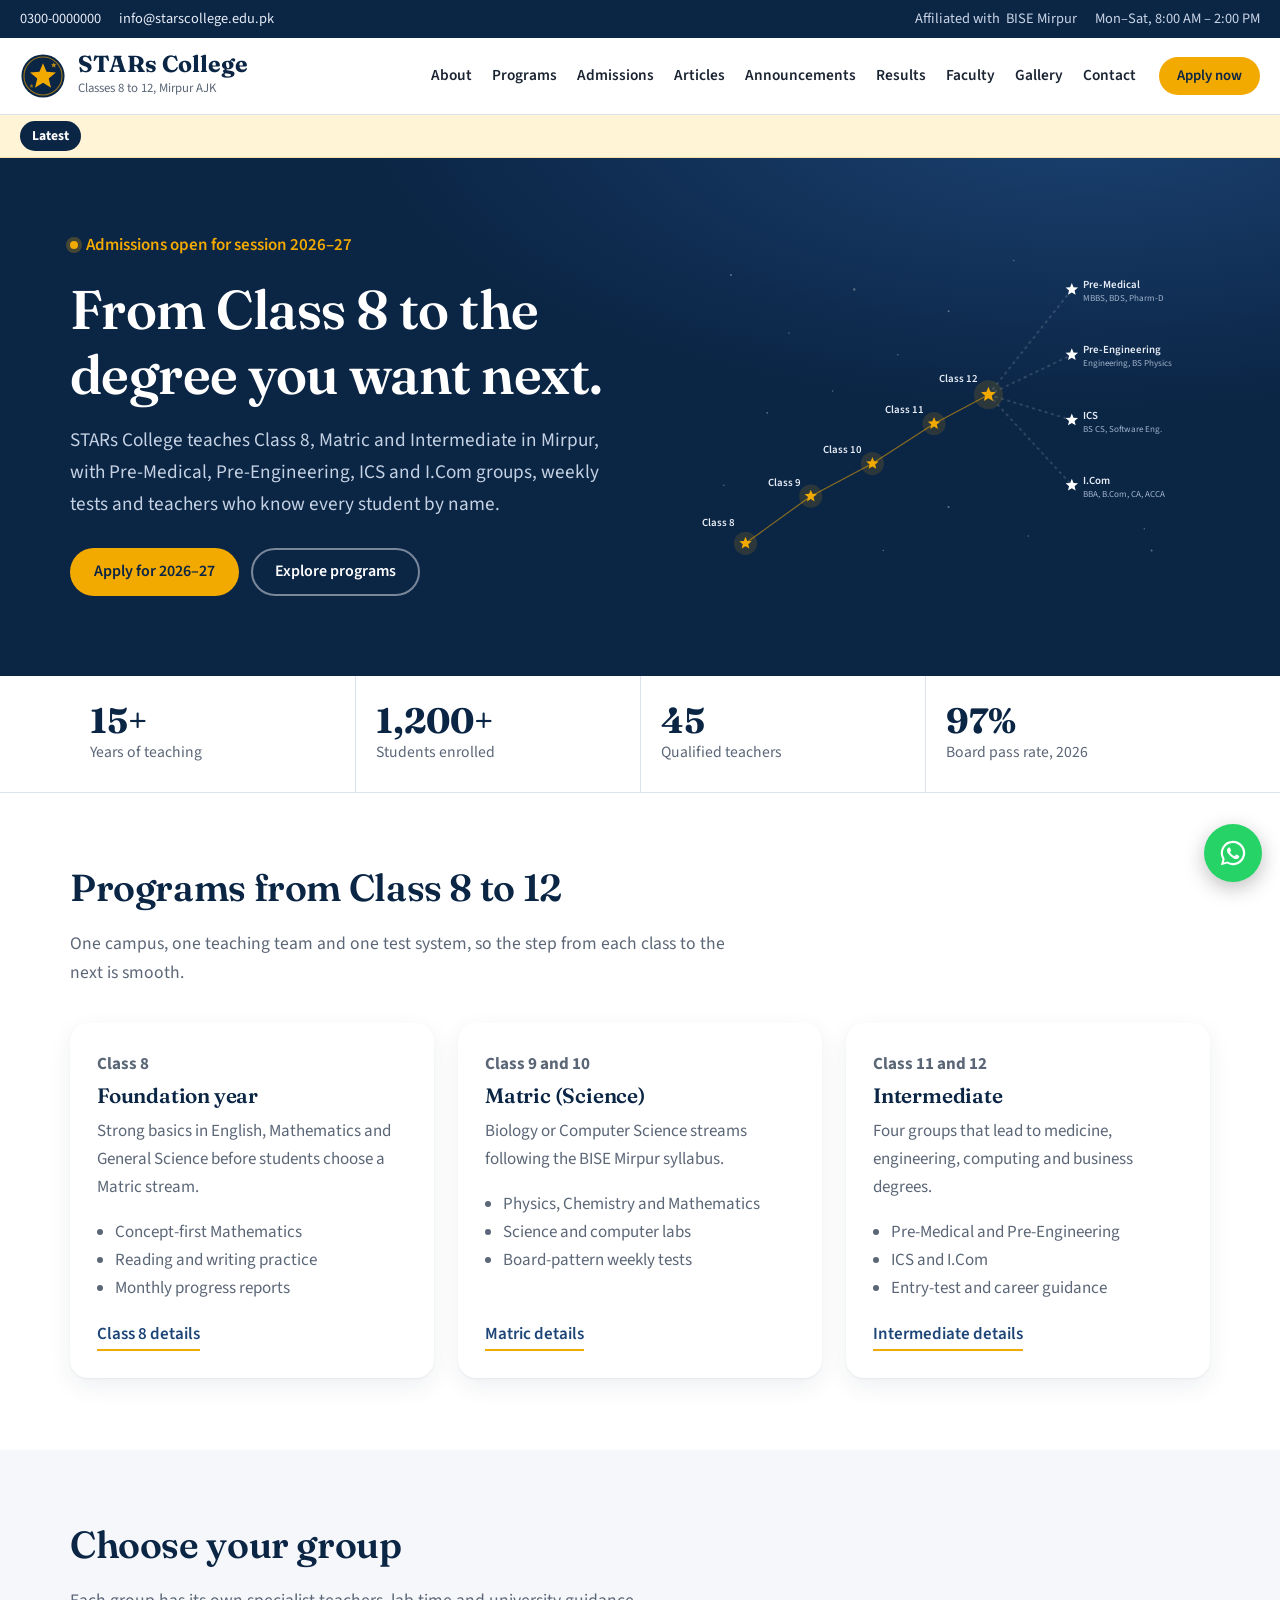
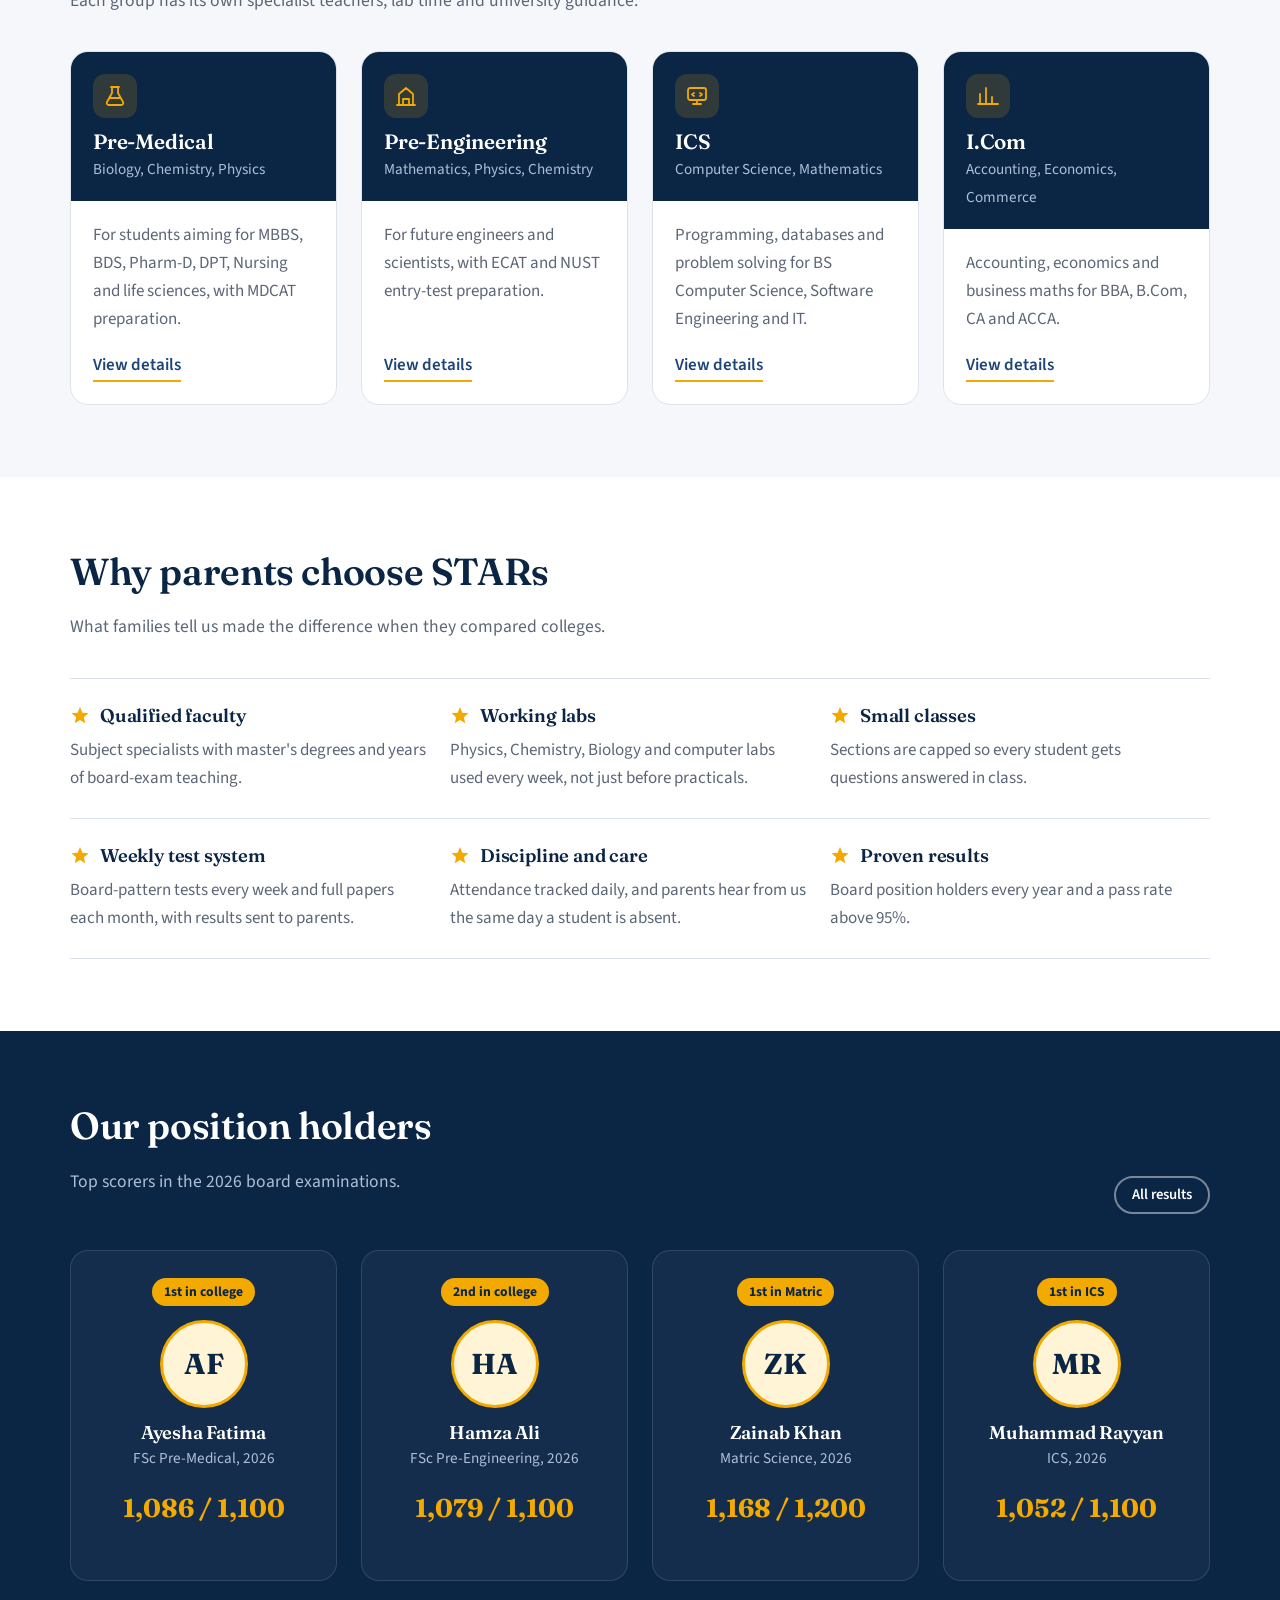
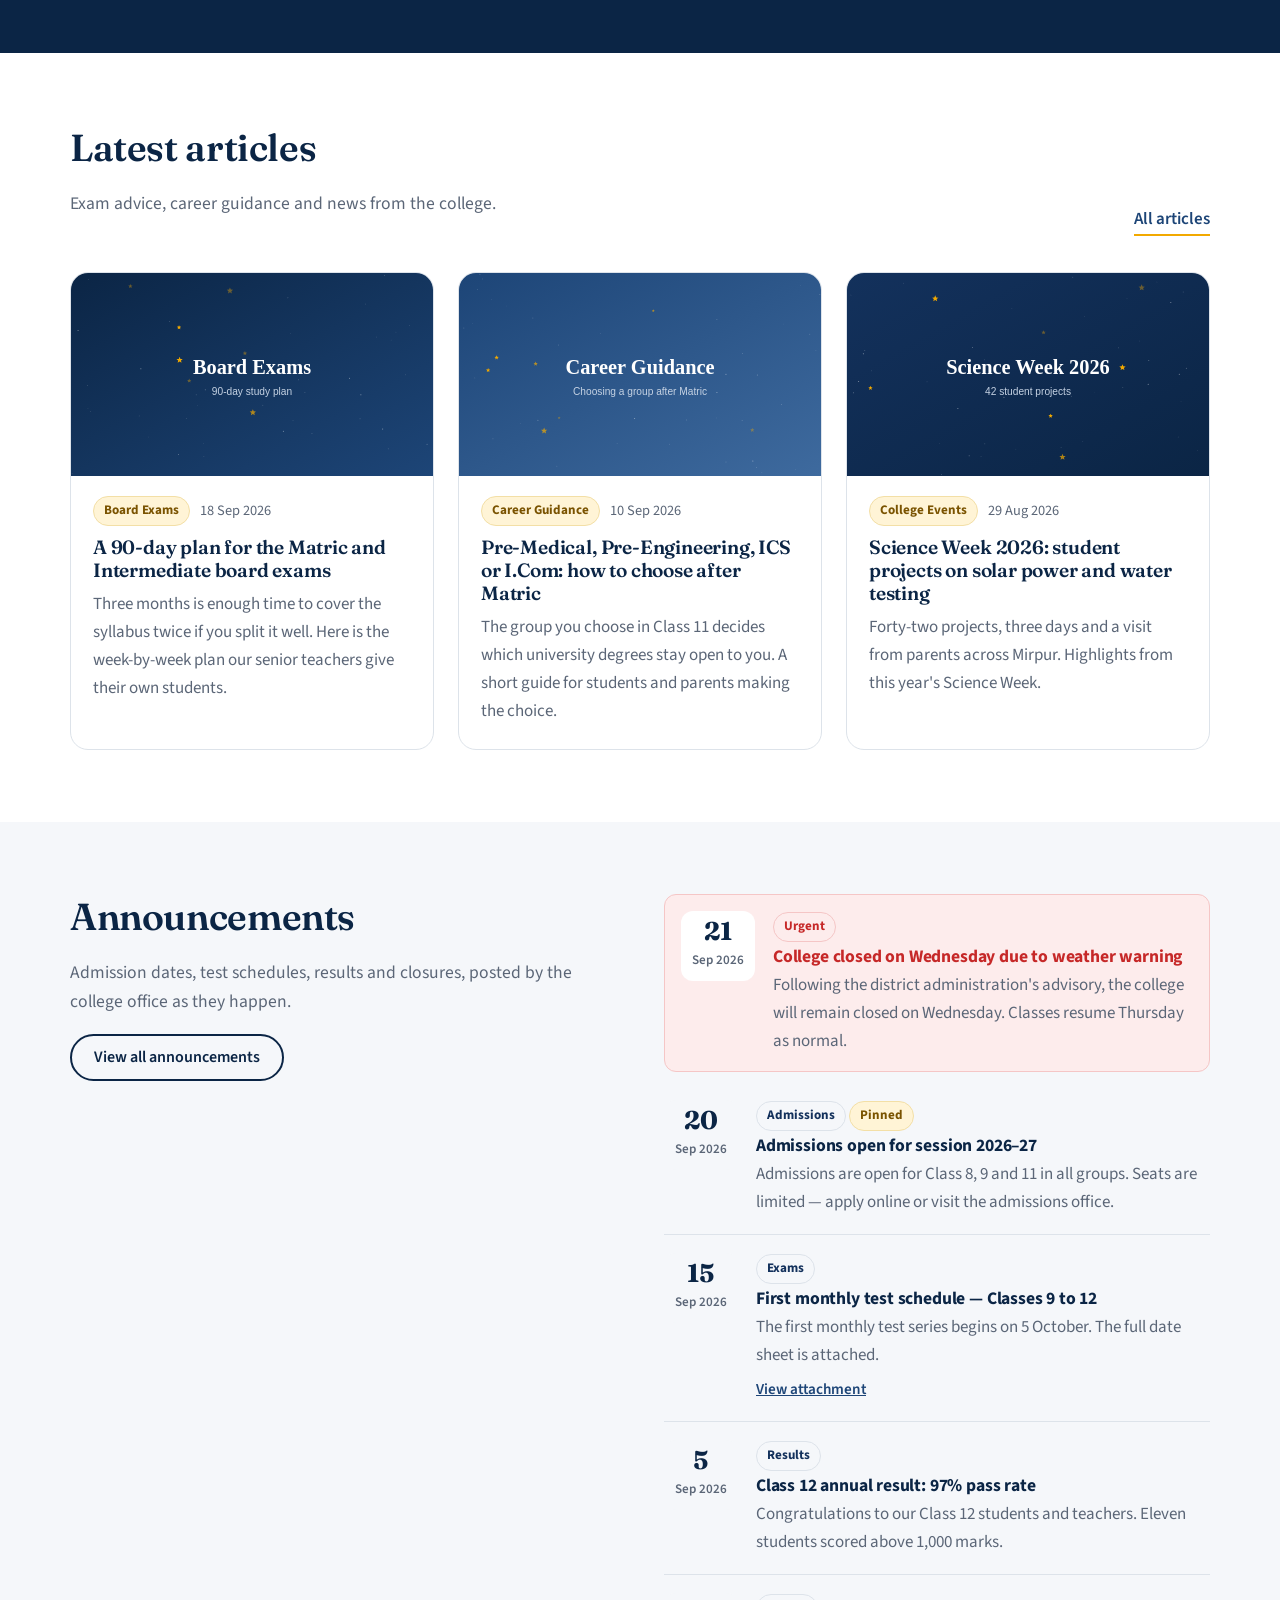
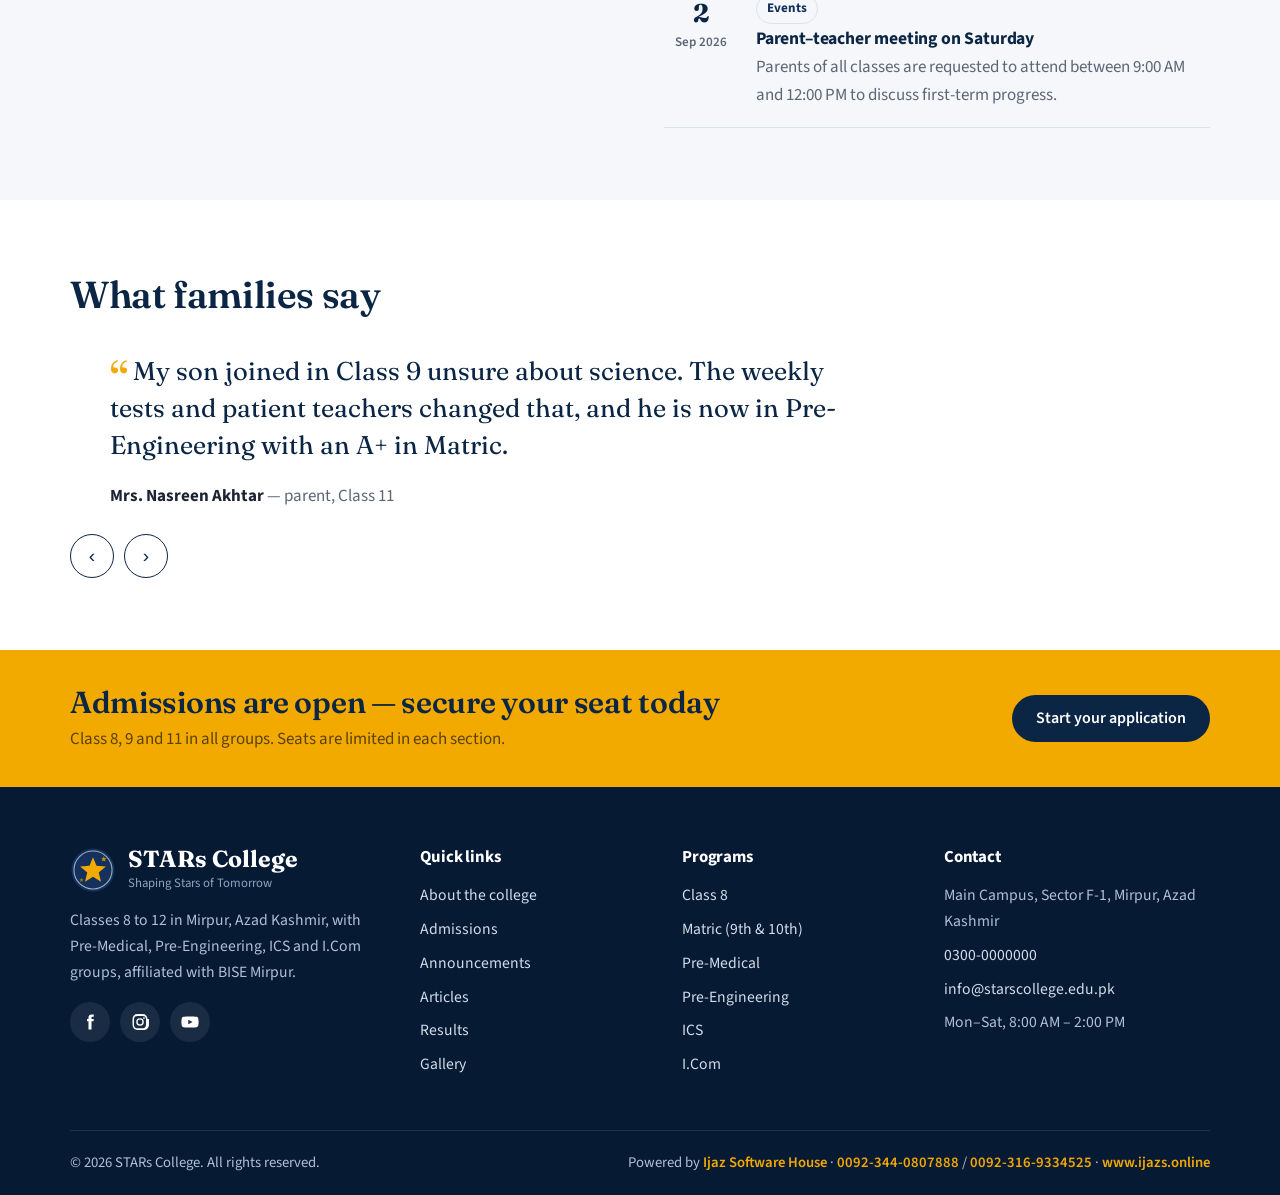
==== commit 64287cca: "Add Ijaz Software House contact numbers and website to credit Co-Authored-By: Claude Opus 5.5 <norep" ====
--- a/index.html
+++ b/index.html
@@ -342,7 +342,7 @@
     </div>
     <div class="footer-bottom">
       <span>© <span data-year>2026</span> STARs College. All rights reserved.</span>
-      <span>Powered by <a href="https://www.ijazs.online" target="_blank" rel="noopener">Ijaz Software House</a></span>
+      <span>Powered by <a href="https://www.ijazs.online" target="_blank" rel="noopener">Ijaz Software House</a> · <a href="tel:+923440807888" style="white-space:nowrap">0092-344-0807888</a> / <a href="tel:+923169334525" style="white-space:nowrap">0092-316-9334525</a> · <a href="https://www.ijazs.online" target="_blank" rel="noopener">www.ijazs.online</a></span>
     </div>
   </div>
 </footer>
--- a/assets/css/style.css
+++ b/assets/css/style.css
@@ -0,0 +1,567 @@
+/* ==========================================================
+   STARs College — main stylesheet
+   Built by Ijaz Software House · 0092-344-0807888 / 0092-316-9334525 · www.ijazs.online
+   Edit colours and fonts in :root below.
+   ========================================================== */
+
+:root {
+  --navy: #0B2545;
+  --navy-2: #13315C;
+  --navy-3: #1D4577;
+  --gold: #F2A900;
+  --gold-deep: #C98A00;
+  --gold-soft: #FFF4D6;
+  --paper: #F5F7FA;
+  --white: #FFFFFF;
+  --ink: #1B2432;
+  --muted: #5B6677;
+  --line: #DDE3EA;
+  --red: #C62828;
+  --red-soft: #FDECEC;
+  --green: #1E7B4A;
+
+  --serif: "Fraunces", Georgia, "Times New Roman", serif;
+  --sans: "Source Sans 3", "Segoe UI", Arial, sans-serif;
+
+  --radius-lg: 18px;
+  --radius: 12px;
+  --radius-sm: 8px;
+  --shadow: 0 1px 2px rgba(11, 37, 69, .06), 0 8px 24px rgba(11, 37, 69, .07);
+  --container: 1180px;
+  --gutter: 20px;
+}
+
+*, *::before, *::after { box-sizing: border-box; }
+[hidden] { display: none !important; }
+html { scroll-behavior: smooth; -webkit-text-size-adjust: 100%; }
+body {
+  margin: 0;
+  font-family: var(--sans);
+  font-size: 1.0625rem;
+  line-height: 1.65;
+  color: var(--ink);
+  background: var(--white);
+}
+img { max-width: 100%; height: auto; display: block; }
+a { color: var(--navy-3); }
+a:hover { color: var(--gold-deep); }
+:focus-visible { outline: 3px solid var(--gold); outline-offset: 2px; border-radius: 4px; }
+
+h1, h2, h3, h4 {
+  font-family: var(--serif);
+  color: var(--navy);
+  line-height: 1.2;
+  margin: 0 0 .5em;
+  font-weight: 600;
+  letter-spacing: -0.01em;
+}
+h1 { font-size: clamp(2.1rem, 5vw, 3.4rem); }
+h2 { font-size: clamp(1.7rem, 3.4vw, 2.35rem); }
+h3 { font-size: 1.3rem; }
+p { margin: 0 0 1em; }
+
+.container { width: 100%; max-width: var(--container); margin: 0 auto; padding: 0 var(--gutter); }
+.narrow { max-width: 760px; }
+.section { padding: 72px 0; }
+.section--paper { background: var(--paper); }
+.section--navy { background: var(--navy); color: #D8E1EE; }
+.section--navy h2, .section--navy h3 { color: var(--white); }
+.section-head { max-width: 680px; margin-bottom: 36px; }
+.section-head p { color: var(--muted); font-size: 1.1rem; }
+.section--navy .section-head p { color: #AFC0D6; }
+.section-head--row { display: flex; justify-content: space-between; align-items: end; gap: 20px; max-width: none; flex-wrap: wrap; }
+.sr-only { position: absolute; width: 1px; height: 1px; overflow: hidden; clip: rect(0 0 0 0); white-space: nowrap; }
+.skip-link { position: absolute; left: -9999px; top: 8px; background: var(--gold); color: var(--navy); padding: 8px 14px; z-index: 999; border-radius: 6px; }
+.skip-link:focus { left: 8px; }
+
+/* ---------- Buttons ---------- */
+.btn {
+  display: inline-flex; align-items: center; justify-content: center; gap: 8px;
+  padding: 12px 22px; border-radius: 999px; border: 2px solid transparent;
+  font: 600 1rem/1.2 var(--sans); text-decoration: none; cursor: pointer;
+  transition: background .2s, color .2s, border-color .2s;
+}
+.btn--gold { background: var(--gold); color: var(--navy); }
+.btn--gold:hover { background: #FFC02E; color: var(--navy); }
+.btn--navy { background: var(--navy); color: var(--white); }
+.btn--navy:hover { background: var(--navy-3); color: var(--white); }
+.btn--ghost { border-color: rgba(255,255,255,.45); color: var(--white); }
+.btn--ghost:hover { border-color: var(--white); color: var(--white); background: rgba(255,255,255,.08); }
+.btn--outline { border-color: var(--navy); color: var(--navy); background: transparent; }
+.btn--outline:hover { background: var(--navy); color: var(--white); }
+.btn--sm { padding: 8px 16px; font-size: .92rem; }
+.btn[disabled] { opacity: .6; cursor: not-allowed; }
+.link-more { font-weight: 600; text-decoration: none; color: var(--navy-3); border-bottom: 2px solid var(--gold); padding-bottom: 1px; }
+
+/* ---------- Top bar & header ---------- */
+.topbar { background: var(--navy); color: #C9D5E6; font-size: .9rem; }
+.topbar .container { display: flex; justify-content: space-between; gap: 16px; padding-top: 7px; padding-bottom: 7px; flex-wrap: wrap; }
+.topbar a { color: #E7EDF6; text-decoration: none; }
+.topbar a:hover { color: var(--gold); }
+.topbar__group { display: flex; gap: 18px; flex-wrap: wrap; }
+.topbar__item { display: inline-flex; align-items: center; gap: 6px; }
+.topbar svg { width: 15px; height: 15px; fill: var(--gold); }
+
+.site-header { position: sticky; top: 0; z-index: 50; background: var(--white); border-bottom: 1px solid var(--line); }
+.site-header .container { display: flex; align-items: center; justify-content: space-between; gap: 16px; min-height: 76px; }
+.brand { display: flex; align-items: center; gap: 12px; text-decoration: none; color: var(--navy); }
+.brand img { width: 46px; height: 46px; }
+.brand__name { font-family: var(--serif); font-size: 1.45rem; font-weight: 700; line-height: 1; display: block; }
+.brand__sub { font-size: .8rem; color: var(--muted); display: block; margin-top: 3px; }
+
+.nav { display: flex; align-items: center; gap: 4px; }
+.nav__list { display: flex; list-style: none; margin: 0; padding: 0; gap: 2px; }
+.nav__list a {
+  display: block; padding: 10px 11px; text-decoration: none; color: var(--ink);
+  font-weight: 600; font-size: .98rem; border-radius: 8px;
+}
+.nav__list a:hover { color: var(--navy-3); background: var(--paper); }
+.nav__list a[aria-current="page"] { color: var(--navy); box-shadow: inset 0 -3px 0 var(--gold); border-radius: 0; }
+.nav__cta { margin-left: 10px; }
+.nav-toggle { display: none; background: none; border: 0; padding: 10px; cursor: pointer; color: var(--navy); }
+.nav-toggle svg { width: 28px; height: 28px; }
+
+/* ---------- Announcement ticker ---------- */
+.ticker { background: var(--gold-soft); border-bottom: 1px solid #F3DFA6; font-size: .95rem; }
+.ticker .container { display: flex; align-items: center; gap: 14px; min-height: 42px; }
+.ticker__label {
+  flex: none; background: var(--navy); color: var(--white); font-weight: 700; font-size: .85rem;
+  padding: 4px 12px; border-radius: 999px; text-decoration: none;
+}
+.ticker__label:hover { color: var(--gold); }
+.ticker__viewport { overflow: hidden; flex: 1; mask-image: linear-gradient(90deg, transparent, #000 4%, #000 96%, transparent); }
+.ticker__track { display: inline-flex; gap: 48px; white-space: nowrap; animation: ticker 40s linear infinite; padding-left: 100%; }
+.ticker__viewport:hover .ticker__track, .ticker__viewport:focus-within .ticker__track { animation-play-state: paused; }
+.ticker__track a { color: var(--navy); text-decoration: none; font-weight: 600; }
+.ticker__track a:hover { text-decoration: underline; }
+.ticker__track .is-urgent { color: var(--red); }
+@keyframes ticker { to { transform: translateX(-100%); } }
+
+/* ---------- Hero ---------- */
+.hero {
+  position: relative; overflow: hidden; color: #D8E1EE;
+  background:
+    radial-gradient(1200px 500px at 85% -10%, rgba(29,69,119,.9), transparent 60%),
+    var(--navy);
+  /* To use a campus photo instead, uncomment:
+  background: linear-gradient(90deg, rgba(11,37,69,.95) 35%, rgba(11,37,69,.6)), url("../img/campus.jpg") center/cover; */
+}
+.hero .container { display: grid; grid-template-columns: 1.05fr 1fr; gap: 40px; align-items: center; padding-top: 72px; padding-bottom: 80px; }
+.hero h1 { color: var(--white); margin-bottom: 18px; }
+.hero__lead { font-size: 1.2rem; max-width: 34em; color: #C5D2E3; margin-bottom: 28px; }
+.hero__actions { display: flex; gap: 12px; flex-wrap: wrap; }
+.hero__badge { display: inline-flex; align-items: center; gap: 8px; margin-bottom: 18px; font-weight: 600; color: var(--gold); }
+.hero__badge::before { content: ""; width: 8px; height: 8px; border-radius: 50%; background: var(--gold); box-shadow: 0 0 0 4px rgba(242,169,0,.25); }
+
+/* Constellation — the student's journey from Class 8 to the four groups */
+.constellation { width: 100%; height: auto; }
+.constellation .path { fill: none; stroke: rgba(242,169,0,.55); stroke-width: 1.6; }
+.constellation .path--branch { stroke: rgba(255,255,255,.28); stroke-dasharray: 4 5; }
+.constellation .star { fill: var(--gold); }
+.constellation .star--group { fill: var(--white); }
+.constellation .halo { fill: rgba(242,169,0,.14); }
+.constellation .dust { fill: rgba(255,255,255,.35); }
+.constellation text { font-family: var(--sans); font-size: 15px; fill: #E7EDF6; font-weight: 600; }
+.constellation .t-sub { font-size: 12.5px; fill: #9FB2CB; font-weight: 400; }
+.constellation a:hover text, .constellation a:focus text { fill: var(--gold); }
+@media (prefers-reduced-motion: no-preference) {
+  .constellation .path { stroke-dasharray: 600; stroke-dashoffset: 600; animation: draw 2.2s ease-out forwards .3s; }
+  .constellation .path--branch { stroke-dasharray: 4 5; stroke-dashoffset: 0; opacity: 0; animation: fadein .8s ease-out forwards 2.2s; }
+  .constellation .node { opacity: 0; animation: fadein .5s ease-out forwards; }
+  .constellation .n1 { animation-delay: .3s; } .constellation .n2 { animation-delay: .7s; }
+  .constellation .n3 { animation-delay: 1.1s; } .constellation .n4 { animation-delay: 1.5s; }
+  .constellation .n5 { animation-delay: 1.9s; } .constellation .g { animation-delay: 2.4s; }
+}
+@keyframes draw { to { stroke-dashoffset: 0; } }
+@keyframes fadein { to { opacity: 1; } }
+
+/* ---------- Stats ---------- */
+.stats { background: var(--white); border-bottom: 1px solid var(--line); }
+.stats__grid { display: grid; grid-template-columns: repeat(4, 1fr); }
+.stat { padding: 26px 20px; border-left: 1px solid var(--line); }
+.stat:first-child { border-left: 0; }
+.stat__num { font-family: var(--serif); font-size: 2.2rem; color: var(--navy); font-weight: 700; line-height: 1.1; }
+.stat__label { color: var(--muted); font-size: .98rem; }
+
+/* ---------- Grids & cards ---------- */
+.grid { display: grid; gap: 24px; }
+.grid--2 { grid-template-columns: repeat(2, 1fr); }
+.grid--3 { grid-template-columns: repeat(3, 1fr); }
+.grid--4 { grid-template-columns: repeat(4, 1fr); }
+
+.card { background: var(--white); border: 1px solid var(--line); border-radius: var(--radius-lg); padding: 26px; }
+.card--shadow { box-shadow: var(--shadow); border-color: transparent; }
+.card h3 { margin-bottom: 8px; }
+.card p { color: var(--muted); }
+
+.program { display: flex; flex-direction: column; }
+.program__classes { font-weight: 700; color: var(--gold-deep); margin-bottom: 6px; }
+.program ul { margin: 0 0 18px; padding-left: 18px; color: var(--muted); }
+.program .link-more { margin-top: auto; align-self: flex-start; }
+
+.group-card { display: flex; flex-direction: column; background: var(--white); border-radius: var(--radius-lg); border: 1px solid var(--line); overflow: hidden; }
+.group-card__top { background: var(--navy); color: var(--white); padding: 22px 22px 18px; }
+.group-card__icon { width: 44px; height: 44px; border-radius: 12px; background: rgba(242,169,0,.16); display: grid; place-items: center; margin-bottom: 12px; }
+.group-card__icon svg { width: 24px; height: 24px; stroke: var(--gold); fill: none; stroke-width: 1.8; stroke-linecap: round; stroke-linejoin: round; }
+.group-card__top h3 { color: var(--white); margin: 0; }
+.group-card__top span { color: #AFC0D6; font-size: .95rem; }
+.group-card__body { padding: 20px 22px 22px; display: flex; flex-direction: column; flex: 1; }
+.group-card__body p { color: var(--muted); }
+.group-card__body .link-more { margin-top: auto; align-self: flex-start; }
+
+.why { display: grid; grid-template-columns: repeat(3, 1fr); gap: 0; border-top: 1px solid var(--line); }
+.why__item { padding: 26px 24px 26px 0; border-bottom: 1px solid var(--line); }
+.why__item h3 { font-size: 1.15rem; display: flex; gap: 10px; align-items: center; }
+.why__item h3 svg { width: 20px; height: 20px; fill: var(--gold); flex: none; }
+.why__item p { color: var(--muted); margin: 0; }
+
+/* Toppers */
+.topper { text-align: center; background: rgba(255,255,255,.04); border: 1px solid rgba(255,255,255,.12); border-radius: var(--radius-lg); padding: 26px 18px; }
+.topper__pos { display: inline-block; background: var(--gold); color: var(--navy); font-weight: 700; font-size: .85rem; padding: 3px 12px; border-radius: 999px; margin-bottom: 14px; }
+.topper .avatar { margin: 0 auto 14px; }
+.topper h3 { color: var(--white); font-size: 1.15rem; margin-bottom: 2px; }
+.topper__meta { color: #AFC0D6; font-size: .95rem; }
+.topper__marks { font-family: var(--serif); font-size: 1.6rem; color: var(--gold); font-weight: 700; }
+
+.avatar {
+  width: 88px; height: 88px; border-radius: 50%; display: grid; place-items: center;
+  font-family: var(--serif); font-size: 1.8rem; font-weight: 700;
+  background: var(--gold-soft); color: var(--navy); border: 3px solid var(--gold);
+  object-fit: cover;
+}
+
+/* Article cards */
+.article-card { display: flex; flex-direction: column; background: var(--white); border: 1px solid var(--line); border-radius: var(--radius-lg); overflow: hidden; text-decoration: none; color: inherit; }
+.article-card:hover { border-color: #BCC7D4; }
+.article-card:hover h3 { color: var(--navy-3); }
+.article-card__img { aspect-ratio: 16/9; object-fit: cover; width: 100%; background: var(--paper); }
+.article-card__body { padding: 20px 22px 24px; display: flex; flex-direction: column; flex: 1; }
+.article-card__meta { display: flex; gap: 10px; align-items: center; flex-wrap: wrap; font-size: .9rem; color: var(--muted); margin-bottom: 10px; }
+.article-card h3 { font-size: 1.2rem; margin-bottom: 8px; }
+.article-card p { color: var(--muted); margin-bottom: 0; }
+.chip { display: inline-block; font-size: .82rem; font-weight: 700; padding: 3px 10px; border-radius: 999px; background: var(--paper); color: var(--navy-2); border: 1px solid var(--line); }
+.chip--gold { background: var(--gold-soft); border-color: #F3DFA6; color: #7A5300; }
+.chip--red { background: var(--red-soft); border-color: #F5C6C6; color: var(--red); }
+
+/* Announcement list */
+.notice-list { list-style: none; margin: 0; padding: 0; }
+.notice {
+  display: grid; grid-template-columns: 74px 1fr; gap: 18px; padding: 18px 0; border-bottom: 1px solid var(--line);
+}
+.notice:first-child { padding-top: 0; }
+.notice__date { text-align: center; background: var(--paper); border-radius: var(--radius); padding: 8px 4px; align-self: start; }
+.notice__day { font-family: var(--serif); font-size: 1.6rem; font-weight: 700; color: var(--navy); line-height: 1; display: block; }
+.notice__mon { font-size: .82rem; color: var(--muted); font-weight: 600; }
+.notice h3 { font-size: 1.1rem; margin: 4px 0 4px; font-family: var(--sans); font-weight: 700; }
+.notice p { margin: 0; color: var(--muted); }
+.notice__attach { display: inline-flex; gap: 6px; align-items: center; margin-top: 8px; font-weight: 600; font-size: .95rem; }
+.notice--urgent { background: var(--red-soft); border-radius: var(--radius); padding: 16px; border: 1px solid #F5C6C6; margin-bottom: 10px; }
+.notice--urgent .notice__date { background: var(--white); }
+.notice--urgent h3 { color: var(--red); }
+.notice--urgent:first-child { padding-top: 16px; }
+
+/* Testimonials */
+.quote-slider { position: relative; max-width: 820px; }
+.quote { display: none; }
+.quote.is-active { display: block; }
+.quote blockquote { margin: 0 0 18px; font-family: var(--serif); font-size: clamp(1.25rem, 2.6vw, 1.6rem); line-height: 1.45; color: var(--navy); }
+.quote blockquote::before { content: "\201C"; color: var(--gold); font-size: 3rem; line-height: 0; vertical-align: -0.35em; margin-right: 4px; }
+.quote cite { font-style: normal; font-weight: 700; }
+.quote cite span { font-weight: 400; color: var(--muted); }
+.quote-controls { display: flex; gap: 10px; margin-top: 24px; }
+.quote-controls button { width: 44px; height: 44px; border-radius: 50%; border: 1.5px solid var(--navy); background: var(--white); color: var(--navy); cursor: pointer; font-size: 1.2rem; }
+.quote-controls button:hover { background: var(--navy); color: var(--white); }
+
+/* CTA strip */
+.cta-strip { background: var(--gold); }
+.cta-strip .container { display: flex; justify-content: space-between; align-items: center; gap: 20px; padding-top: 34px; padding-bottom: 34px; flex-wrap: wrap; }
+.cta-strip h2 { margin: 0; font-size: clamp(1.4rem, 3vw, 1.9rem); }
+.cta-strip p { margin: 4px 0 0; color: #5C4200; }
+
+/* ---------- Page header (inner pages) ---------- */
+.page-hero { background: var(--navy); color: #C5D2E3; padding: 54px 0 48px; position: relative; overflow: hidden; }
+.page-hero::after {
+  content: ""; position: absolute; right: -40px; top: -40px; width: 320px; height: 320px; opacity: .12;
+  background: url("../img/star-mark.svg") no-repeat center/contain;
+}
+.page-hero h1 { color: var(--white); margin-bottom: 10px; font-size: clamp(1.9rem, 4.4vw, 2.8rem); }
+.page-hero p { max-width: 640px; margin: 0; font-size: 1.12rem; }
+.crumbs { font-size: .92rem; margin-bottom: 12px; }
+.crumbs a { color: var(--gold); text-decoration: none; }
+.crumbs span { color: #8FA3BF; }
+
+/* ---------- Prose / content ---------- */
+.prose { max-width: 72ch; }
+.prose h2 { font-size: 1.7rem; margin-top: 1.6em; }
+.prose h3 { font-size: 1.3rem; margin-top: 1.4em; }
+.prose ul, .prose ol { padding-left: 22px; }
+.prose li { margin-bottom: .35em; }
+.prose blockquote { border-left: 4px solid var(--gold); margin: 1.4em 0; padding: 4px 0 4px 18px; color: var(--navy-2); font-style: italic; }
+.prose img { border-radius: var(--radius); margin: 1.4em 0; }
+.prose a { font-weight: 600; }
+
+.two-col { display: grid; grid-template-columns: 1fr 1fr; gap: 48px; align-items: start; }
+.two-col--wide { grid-template-columns: 1.5fr 1fr; }
+
+.message-card { display: grid; grid-template-columns: 150px 1fr; gap: 28px; align-items: start; background: var(--white); border-radius: var(--radius-lg); padding: 30px; border: 1px solid var(--line); }
+.message-card .avatar { width: 150px; height: 150px; font-size: 3rem; }
+.message-card blockquote { margin: 0 0 14px; font-family: var(--serif); font-size: 1.15rem; color: var(--navy-2); line-height: 1.55; }
+.message-card__name { font-weight: 700; }
+.message-card__role { color: var(--muted); font-size: .95rem; }
+
+.values { list-style: none; padding: 0; margin: 0; display: grid; grid-template-columns: repeat(2, 1fr); gap: 14px; }
+.values li { background: var(--paper); border-radius: var(--radius); padding: 16px 18px; }
+.values strong { display: block; color: var(--navy); font-family: var(--serif); font-size: 1.1rem; }
+
+.facility { border-top: 3px solid var(--gold); background: var(--white); padding: 22px; border-radius: 0 0 var(--radius) var(--radius); box-shadow: var(--shadow); }
+.facility h3 { font-size: 1.12rem; }
+.facility p { margin: 0; color: var(--muted); }
+
+/* Tabs (Programs) */
+.tabs { display: flex; gap: 8px; flex-wrap: wrap; margin-bottom: 26px; border-bottom: 1px solid var(--line); }
+.tab {
+  background: none; border: 0; padding: 12px 18px; font: 700 1rem var(--sans); color: var(--muted);
+  cursor: pointer; border-bottom: 3px solid transparent; margin-bottom: -1px;
+}
+.tab[aria-selected="true"] { color: var(--navy); border-bottom-color: var(--gold); }
+.tab:hover { color: var(--navy); }
+.tabpanel[hidden] { display: none; }
+
+.info-list { list-style: none; padding: 0; margin: 0 0 20px; }
+.info-list li { display: flex; justify-content: space-between; gap: 16px; padding: 10px 0; border-bottom: 1px dashed var(--line); }
+.info-list li span:first-child { color: var(--muted); }
+.info-list li span:last-child { font-weight: 600; text-align: right; }
+
+.table-wrap { overflow-x: auto; border: 1px solid var(--line); border-radius: var(--radius); background: var(--white); }
+table { width: 100%; border-collapse: collapse; font-size: .98rem; }
+th, td { padding: 12px 16px; text-align: left; border-bottom: 1px solid var(--line); }
+th { background: var(--paper); color: var(--navy); font-weight: 700; white-space: nowrap; }
+tr:last-child td { border-bottom: 0; }
+td.num, th.num { text-align: right; font-variant-numeric: tabular-nums; }
+
+.careers { display: flex; flex-wrap: wrap; gap: 8px; margin: 0; padding: 0; list-style: none; }
+.careers li { background: var(--gold-soft); color: #6B4800; font-weight: 600; font-size: .92rem; padding: 5px 12px; border-radius: 999px; }
+
+/* Admission timeline — a real sequence, so numbered */
+.steps { list-style: none; margin: 0; padding: 0; counter-reset: step; display: grid; grid-template-columns: repeat(5, 1fr); gap: 16px; }
+.steps li { counter-increment: step; position: relative; padding-top: 54px; }
+.steps li::before {
+  content: counter(step); position: absolute; top: 0; left: 0; width: 40px; height: 40px; border-radius: 50%;
+  background: var(--navy); color: var(--gold); font: 700 1.1rem/40px var(--serif); text-align: center;
+}
+.steps li::after { content: ""; position: absolute; top: 20px; left: 48px; right: -8px; height: 2px; background: var(--line); }
+.steps li:last-child::after { display: none; }
+.steps h3 { font-size: 1.08rem; margin-bottom: 4px; }
+.steps p { color: var(--muted); font-size: .96rem; margin: 0; }
+
+.checklist { list-style: none; padding: 0; margin: 0; }
+.checklist li { padding: 8px 0 8px 32px; position: relative; }
+.checklist li::before {
+  content: ""; position: absolute; left: 0; top: 11px; width: 20px; height: 20px; border-radius: 50%;
+  background: var(--gold-soft) url("data:image/svg+xml,%3Csvg xmlns='http://www.w3.org/2000/svg' viewBox='0 0 24 24'%3E%3Cpath d='M5 12.5l4.5 4.5L19 7.5' fill='none' stroke='%23C98A00' stroke-width='3' stroke-linecap='round' stroke-linejoin='round'/%3E%3C/svg%3E") center/14px no-repeat;
+}
+
+/* ---------- Forms ---------- */
+.form { display: grid; grid-template-columns: 1fr 1fr; gap: 16px 18px; }
+.form .full { grid-column: 1 / -1; }
+.field label { display: block; font-weight: 700; margin-bottom: 6px; font-size: .96rem; color: var(--navy); }
+.field label .opt { font-weight: 400; color: var(--muted); }
+.field input, .field select, .field textarea {
+  width: 100%; padding: 12px 14px; border: 1.5px solid var(--line); border-radius: var(--radius-sm);
+  font: inherit; font-size: 1rem; background: var(--white); color: var(--ink);
+}
+.field textarea { min-height: 120px; resize: vertical; }
+.field input:focus, .field select:focus, .field textarea:focus { outline: none; border-color: var(--navy-3); box-shadow: 0 0 0 3px rgba(29,69,119,.15); }
+.field.has-error input, .field.has-error select, .field.has-error textarea { border-color: var(--red); }
+.field__error { color: var(--red); font-size: .9rem; margin-top: 5px; display: none; }
+.field.has-error .field__error { display: block; }
+.field__hint { color: var(--muted); font-size: .88rem; margin-top: 5px; }
+.form-status { padding: 14px 16px; border-radius: var(--radius-sm); font-weight: 600; display: none; }
+.form-status.is-ok { display: block; background: #E7F5EC; color: var(--green); border: 1px solid #BFE3CC; }
+.form-status.is-err { display: block; background: var(--red-soft); color: var(--red); border: 1px solid #F5C6C6; }
+.form-panel { background: var(--white); border: 1px solid var(--line); border-radius: var(--radius-lg); padding: 30px; box-shadow: var(--shadow); }
+
+/* ---------- Filters & search ---------- */
+.toolbar { display: flex; gap: 14px; justify-content: space-between; align-items: center; flex-wrap: wrap; margin-bottom: 28px; }
+.filter-chips { display: flex; gap: 8px; flex-wrap: wrap; }
+.filter-chips button {
+  border: 1.5px solid var(--line); background: var(--white); padding: 7px 14px; border-radius: 999px;
+  font: 600 .94rem var(--sans); color: var(--ink); cursor: pointer;
+}
+.filter-chips button:hover { border-color: var(--navy-3); }
+.filter-chips button[aria-pressed="true"] { background: var(--navy); border-color: var(--navy); color: var(--white); }
+.search { position: relative; min-width: 260px; }
+.search input { width: 100%; padding: 10px 14px 10px 40px; border: 1.5px solid var(--line); border-radius: 999px; font: inherit; }
+.search svg { position: absolute; left: 14px; top: 50%; transform: translateY(-50%); width: 18px; height: 18px; fill: var(--muted); }
+.empty { text-align: center; padding: 50px 20px; color: var(--muted); background: var(--paper); border-radius: var(--radius-lg); }
+.center { text-align: center; }
+.mt-lg { margin-top: 32px; }
+
+/* ---------- Single article ---------- */
+.article-head { padding: 48px 0 28px; }
+.article-head h1 { font-size: clamp(1.9rem, 4.2vw, 2.8rem); max-width: 30ch; }
+.article-meta { display: flex; flex-wrap: wrap; gap: 14px; color: var(--muted); align-items: center; font-size: .98rem; }
+.article-cover { border-radius: var(--radius-lg); width: 100%; aspect-ratio: 16/8; object-fit: cover; margin-bottom: 36px; background: var(--paper); }
+.article-layout { display: grid; grid-template-columns: minmax(0, 1fr) 280px; gap: 56px; }
+.share { position: sticky; top: 110px; }
+.share h2 { font-size: 1.1rem; font-family: var(--sans); font-weight: 700; }
+.share__btns { display: flex; flex-direction: column; gap: 10px; }
+.share__btns a, .share__btns button {
+  display: flex; align-items: center; gap: 10px; padding: 10px 14px; border-radius: var(--radius-sm); border: 1.5px solid var(--line);
+  background: var(--white); text-decoration: none; font: 600 .96rem var(--sans); color: var(--ink); cursor: pointer;
+}
+.share__btns a:hover, .share__btns button:hover { border-color: var(--navy-3); color: var(--navy); }
+.share__btns svg { width: 18px; height: 18px; }
+
+/* ---------- Results chart ---------- */
+.bars { display: grid; gap: 14px; }
+.bar { display: grid; grid-template-columns: 64px 1fr 60px; gap: 14px; align-items: center; }
+.bar__year { font-weight: 700; color: var(--navy); }
+.bar__track { background: var(--paper); border-radius: 999px; height: 18px; overflow: hidden; }
+.bar__fill { height: 100%; background: linear-gradient(90deg, var(--navy-3), var(--navy)); border-radius: 999px; }
+.bar__fill--best { background: linear-gradient(90deg, var(--gold-deep), var(--gold)); }
+.bar__val { font-weight: 700; text-align: right; font-variant-numeric: tabular-nums; }
+
+/* ---------- Faculty ---------- */
+.teacher { text-align: center; padding: 28px 18px; }
+.teacher .avatar { margin: 0 auto 14px; }
+.teacher h3 { font-size: 1.12rem; margin-bottom: 2px; }
+.teacher__subject { color: var(--gold-deep); font-weight: 700; font-size: .95rem; }
+.teacher__qual { color: var(--muted); font-size: .92rem; margin: 4px 0 0; }
+
+/* ---------- Gallery ---------- */
+.gallery { display: grid; grid-template-columns: repeat(4, 1fr); gap: 14px; }
+.gallery button { padding: 0; border: 0; background: none; cursor: zoom-in; border-radius: var(--radius); overflow: hidden; position: relative; }
+.gallery img { width: 100%; aspect-ratio: 4/3; object-fit: cover; transition: transform .35s; }
+.gallery button:hover img { transform: scale(1.04); }
+.gallery figcaption { position: absolute; left: 0; right: 0; bottom: 0; padding: 22px 12px 10px; color: var(--white); font-weight: 600; font-size: .92rem; text-align: left; background: linear-gradient(transparent, rgba(11,37,69,.85)); }
+.lightbox { position: fixed; inset: 0; background: rgba(7,20,38,.94); z-index: 200; display: none; align-items: center; justify-content: center; padding: 20px; }
+.lightbox.is-open { display: flex; }
+.lightbox img { max-height: 82vh; border-radius: var(--radius); }
+.lightbox__cap { color: var(--white); text-align: center; margin-top: 12px; }
+.lightbox__close, .lightbox__nav { position: absolute; background: rgba(255,255,255,.12); color: var(--white); border: 0; width: 48px; height: 48px; border-radius: 50%; font-size: 1.5rem; cursor: pointer; }
+.lightbox__close { top: 18px; right: 18px; }
+.lightbox__nav--prev { left: 18px; top: 50%; }
+.lightbox__nav--next { right: 18px; top: 50%; }
+
+/* ---------- Contact ---------- */
+.contact-list { list-style: none; padding: 0; margin: 0 0 24px; }
+.contact-list li { display: grid; grid-template-columns: 44px 1fr; gap: 14px; padding: 14px 0; border-bottom: 1px solid var(--line); }
+.contact-list .ic { width: 44px; height: 44px; border-radius: 12px; background: var(--gold-soft); display: grid; place-items: center; }
+.contact-list .ic svg { width: 20px; height: 20px; fill: var(--gold-deep); }
+.contact-list strong { display: block; color: var(--navy); }
+.contact-list a { color: var(--ink); text-decoration: none; }
+.map { border: 0; width: 100%; height: 360px; border-radius: var(--radius-lg); display: block; }
+
+/* ---------- Footer ---------- */
+.site-footer { background: #071A33; color: #AFC0D6; padding: 60px 0 0; font-size: .98rem; }
+.site-footer h2 { color: var(--white); font-family: var(--sans); font-size: 1.05rem; font-weight: 700; margin-bottom: 16px; }
+.footer-grid { display: grid; grid-template-columns: 1.4fr 1fr 1fr 1.2fr; gap: 40px; }
+.site-footer ul { list-style: none; padding: 0; margin: 0; }
+.site-footer li { margin-bottom: 8px; }
+.site-footer a { color: #D2DCEA; text-decoration: none; }
+.site-footer a:hover { color: var(--gold); }
+.site-footer .brand { color: var(--white); margin-bottom: 14px; }
+.site-footer .brand__sub { color: #8FA3BF; }
+.socials { display: flex; gap: 10px; margin-top: 16px; }
+.socials a { width: 40px; height: 40px; border-radius: 50%; background: rgba(255,255,255,.08); display: grid; place-items: center; }
+.socials a:hover { background: var(--gold); }
+.socials svg { width: 18px; height: 18px; fill: var(--white); }
+.socials a:hover svg { fill: var(--navy); }
+.footer-bottom { border-top: 1px solid rgba(255,255,255,.1); margin-top: 44px; padding: 20px 0; display: flex; justify-content: space-between; gap: 12px; flex-wrap: wrap; font-size: .92rem; }
+.footer-bottom a { color: var(--gold); font-weight: 600; }
+
+/* Floating WhatsApp */
+.wa-float {
+  position: fixed; right: 18px; bottom: 18px; z-index: 90; width: 58px; height: 58px; border-radius: 50%;
+  background: #25D366; display: grid; place-items: center; box-shadow: 0 6px 20px rgba(0,0,0,.25);
+}
+.wa-float svg { width: 30px; height: 30px; fill: #fff; }
+.wa-float:hover { background: #1EBE5A; }
+
+/* Demo-mode note (shown only before Firebase is connected) */
+.demo-note { background: var(--gold-soft); border: 1px dashed var(--gold-deep); color: #6B4800; font-size: .92rem; padding: 10px 14px; border-radius: var(--radius-sm); margin-bottom: 20px; }
+
+/* Skeleton while loading */
+.skeleton { background: linear-gradient(90deg, var(--paper), #E9EEF4, var(--paper)); background-size: 200% 100%; animation: shimmer 1.2s infinite; border-radius: var(--radius); min-height: 160px; }
+@keyframes shimmer { to { background-position: -200% 0; } }
+
+/* ---------- Responsive ---------- */
+@media (max-width: 1080px) {
+  .nav__list a { padding: 10px 8px; font-size: .94rem; }
+  .footer-grid { grid-template-columns: 1fr 1fr; }
+  .steps { grid-template-columns: repeat(3, 1fr); row-gap: 28px; }
+  .steps li:nth-child(3)::after { display: none; }
+}
+@media (max-width: 1180px) {
+  .nav-toggle { display: block; }
+  .nav {
+    position: fixed; inset: 0 0 0 auto; width: min(86vw, 340px); background: var(--white); flex-direction: column;
+    align-items: stretch; padding: 84px 20px 24px; transform: translateX(100%); transition: transform .25s;
+    box-shadow: -10px 0 30px rgba(0,0,0,.15); z-index: 60; overflow-y: auto;
+  }
+  .nav.is-open { transform: none; }
+  .nav__list { flex-direction: column; }
+  .nav__list a { padding: 13px 12px; font-size: 1.05rem; }
+  .nav__list a[aria-current="page"] { box-shadow: inset 4px 0 0 var(--gold); background: var(--paper); border-radius: 0 8px 8px 0; }
+  .nav__cta { margin: 16px 0 0; }
+  .nav-close { position: absolute; top: 18px; right: 18px; }
+  .nav-backdrop { position: fixed; inset: 0; background: rgba(7,20,38,.45); z-index: 55; display: none; }
+  .nav-backdrop.is-open { display: block; }
+}
+@media (max-width: 960px) {
+  .hero .container { grid-template-columns: 1fr; padding-top: 48px; padding-bottom: 56px; }
+  .constellation { max-width: 560px; margin: 0 auto; }
+  .grid--3, .grid--4 { grid-template-columns: repeat(2, 1fr); }
+  .why { grid-template-columns: repeat(2, 1fr); }
+  .two-col, .two-col--wide { grid-template-columns: 1fr; gap: 36px; }
+  .article-layout { grid-template-columns: 1fr; gap: 32px; }
+  .share { position: static; }
+  .share__btns { flex-direction: row; flex-wrap: wrap; }
+  .gallery { grid-template-columns: repeat(3, 1fr); }
+  .stats__grid { grid-template-columns: repeat(2, 1fr); }
+  .stat:nth-child(3) { border-left: 0; }
+  .stat:nth-child(n+3) { border-top: 1px solid var(--line); }
+}
+@media (min-width: 1181px) { .nav-close, .nav-backdrop, .nav__home { display: none; } }
+@media (max-width: 640px) {
+  :root { --gutter: 16px; }
+  body { font-size: 1rem; }
+  .section { padding: 52px 0; }
+  .topbar__group--right { display: none; }
+  .brand__name { font-size: 1.25rem; }
+  .brand img { width: 40px; height: 40px; }
+  .site-header .container { min-height: 66px; }
+  .header-cta { display: none; }
+  .grid--2, .grid--3, .grid--4 { grid-template-columns: 1fr; }
+  .why { grid-template-columns: 1fr; }
+  .why__item { padding-right: 0; }
+  .form { grid-template-columns: 1fr; }
+  .footer-grid { grid-template-columns: 1fr; gap: 30px; }
+  .steps { grid-template-columns: 1fr; }
+  .steps li { padding: 0 0 0 58px; min-height: 40px; }
+  .steps li::after { display: none; }
+  .gallery { grid-template-columns: repeat(2, 1fr); gap: 10px; }
+  .message-card { grid-template-columns: 1fr; padding: 22px; }
+  .message-card .avatar { width: 110px; height: 110px; font-size: 2.3rem; }
+  .values { grid-template-columns: 1fr; }
+  .search { min-width: 0; width: 100%; }
+  .stat__num { font-size: 1.8rem; }
+  .form-panel { padding: 20px; }
+  .bar { grid-template-columns: 50px 1fr 52px; gap: 10px; }
+}
+@media (prefers-reduced-motion: reduce) {
+  *, *::before, *::after { animation: none !important; transition: none !important; scroll-behavior: auto !important; }
+  .ticker__track { padding-left: 0; flex-wrap: wrap; white-space: normal; }
+}
+@media print {
+  .topbar, .site-header, .ticker, .wa-float, .site-footer, .share { display: none !important; }
+}
+.gallery figure { margin: 0; }
+.gallery button { display: block; width: 100%; }
+
+.site-header .container, .topbar .container, .ticker .container { max-width: 1320px; }
+.brand__sub { white-space: nowrap; }
+.nav__cta { white-space: nowrap; }
+@media (min-width: 1181px) { .nav__list a { padding: 10px 9px; font-size: .96rem; } }
+.two-col > *, .grid > * { min-width: 0; }
